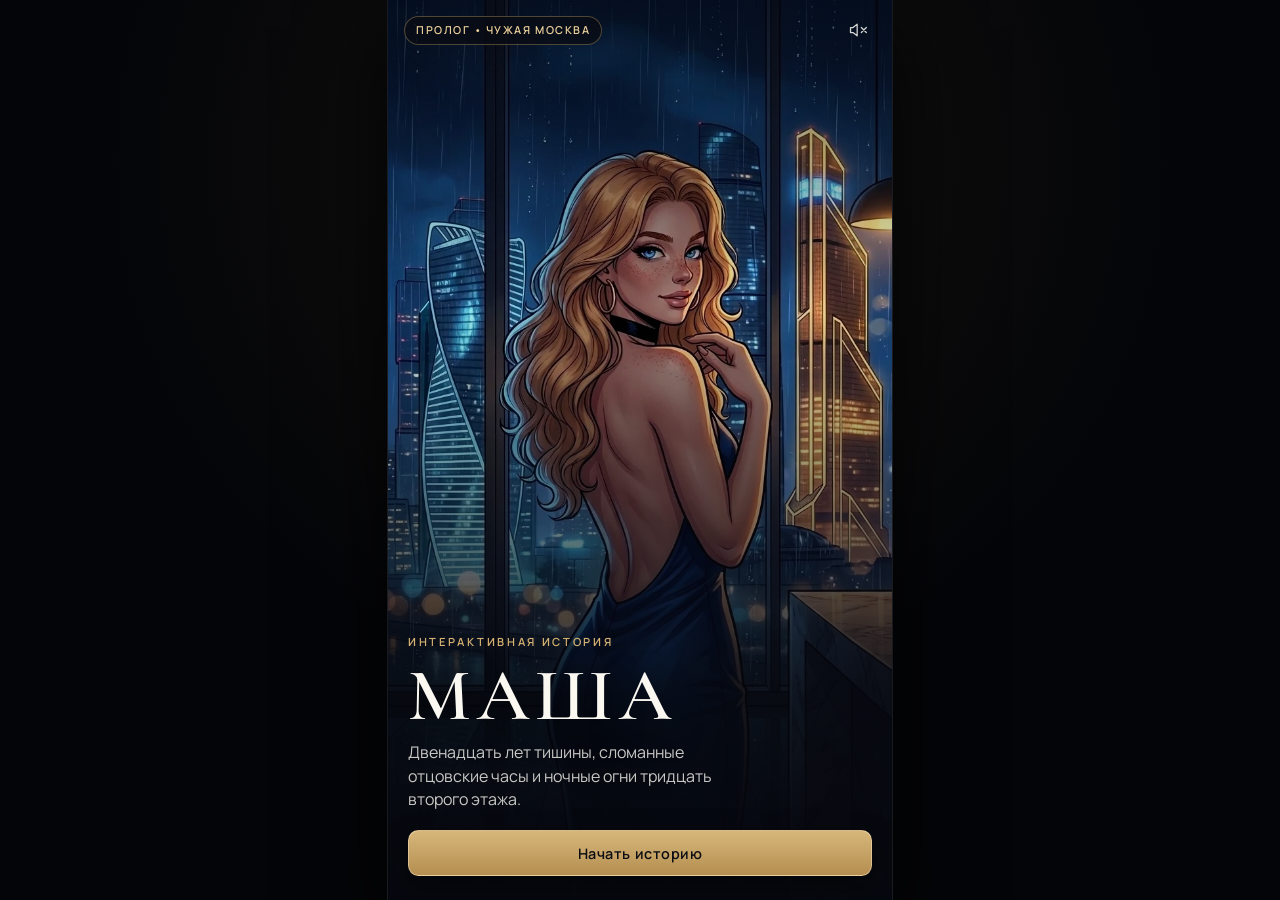
==== index.html @ a3c0b7eb "feat(vn): v3.1 script sync — zero narrator, Katya cross, Porsche night drive, clean natural dialogue" ====
<!DOCTYPE html>
<html lang="ru">
<head>
  <meta charset="UTF-8" />
  <meta name="viewport" content="width=device-width, initial-scale=1.0, viewport-fit=cover" />
  <meta name="color-scheme" content="dark" />
  <meta name="theme-color" content="#08090e" />
  <title>МАША — Визуальная новелла</title>
  <link rel="preconnect" href="https://fonts.googleapis.com" />
  <link rel="preconnect" href="https://fonts.gstatic.com" crossorigin />
  <link
    href="https://fonts.googleapis.com/css2?family=Cormorant+Garamond:ital,wght@0,600;0,700;1,600&family=Manrope:wght@400;500;600;700&display=swap"
    rel="stylesheet"
  />
  <script src="https://telegram.org/js/telegram-web-app.js"></script>
  <link rel="stylesheet" href="./styles.css?v=3.1" />
</head>
<body>
  <div id="appRoot" class="app-shell">
    <!-- ==================== ТИТУЛЬНЫЙ ЭКРАН ==================== -->
    <section id="titleScreen" class="screen title-screen active" aria-label="Главное меню">
      <div class="title-media-wrap">
        <img
          id="titleCoverImg"
          class="title-cover-img"
          src="./assets/v2/title_cover_v2.webp"
          alt="Маша — вечерняя Москва"
          width="720"
          height="1280"
          fetchpriority="high"
          decoding="async"
        />
        <div class="title-vignette" aria-hidden="true"></div>
      </div>

      <div class="title-top-bar">
        <span class="title-chapter-pill">ПРОЛОГ • ЧУЖАЯ МОСКВА</span>
        <button
          id="titleSoundBtn"
          class="hud-icon-btn"
          type="button"
          aria-label="Включить звук"
          aria-pressed="false"
          title="Звук"
        >
          <svg class="icon-svg icon-sound-off" viewBox="0 0 24 24" aria-hidden="true">
            <path d="M11 5L6 9H3v6h3l5 4V5z" />
            <path d="M22 9l-6 6M16 9l6 6" />
          </svg>
          <svg class="icon-svg icon-sound-on" viewBox="0 0 24 24" aria-hidden="true">
            <path d="M11 5L6 9H3v6h3l5 4V5z" />
            <path d="M15.54 8.46a5 5 0 0 1 0 7.07" />
            <path d="M19.07 4.93a10 10 0 0 1 0 14.14" />
          </svg>
        </button>
      </div>

      <div class="title-content">
        <p class="title-eyebrow">ИНТЕРАКТИВНАЯ ИСТОРИЯ</p>
        <h1 class="title-logo">МАША</h1>
        <p class="title-tagline">
          Двенадцать лет тишины, сломанные отцовские часы и ночные огни тридцать второго этажа.
        </p>

        <div class="title-actions">
          <button id="btnContinue" class="btn-luxury btn-primary" type="button" hidden>
            <span>Продолжить</span>
            <small id="continueMeta" class="btn-submeta"></small>
          </button>
          <button id="btnNewGame" class="btn-luxury btn-primary" type="button">
            <span>Начать историю</span>
          </button>
          <button id="btnResetTitle" class="btn-ghost-minimal" type="button" hidden>
            Сбросить прогресс
          </button>
        </div>
      </div>
    </section>

    <!-- ==================== ИГРОВОЙ ЭКРАН 9:16 ==================== -->
    <main id="gameScreen" class="screen game-screen" aria-label="Сцена новеллы">
      <!-- Минималистичный 1-рядный верхний HUD (< 12% высоты вьюпорта) -->
      <header id="hudBar" class="hud-bar">
        <div class="hud-location" id="hudLocationWrap">
          <span class="hud-loc-dot" aria-hidden="true"></span>
          <span id="hudLocationBadge" class="hud-loc-text">ПРОХОДНАЯ • 08:45</span>
        </div>

        <div class="hud-controls" role="toolbar" aria-label="Управление сценой">
          <button
            id="btnMcPhone"
            class="hud-icon-btn"
            type="button"
            aria-label="Смартфон героя (шкалы, чаты, улики)"
            title="Смартфон"
          >
            <svg class="icon-svg" viewBox="0 0 24 24" aria-hidden="true">
              <rect x="6" y="2.5" width="12" height="19" rx="2.5" />
              <path d="M10 5.5h4" />
              <circle cx="12" cy="18.5" r="0.8" fill="currentColor" stroke="none" />
            </svg>
            <span id="phoneUnreadDot" class="hud-unread-dot" hidden aria-hidden="true"></span>
          </button>

          <button
            id="btnSound"
            class="hud-icon-btn"
            type="button"
            aria-label="Включить звук"
            aria-pressed="false"
            title="Звук"
          >
            <svg class="icon-svg icon-sound-off" viewBox="0 0 24 24" aria-hidden="true">
              <path d="M11 5L6 9H3v6h3l5 4V5z" />
              <path d="M22 9l-6 6M16 9l6 6" />
            </svg>
            <svg class="icon-svg icon-sound-on" viewBox="0 0 24 24" aria-hidden="true">
              <path d="M11 5L6 9H3v6h3l5 4V5z" />
              <path d="M15.54 8.46a5 5 0 0 1 0 7.07" />
              <path d="M19.07 4.93a10 10 0 0 1 0 14.14" />
            </svg>
          </button>

          <button
            id="btnMotion"
            class="hud-icon-btn"
            type="button"
            data-motion-paused="false"
            aria-label="Приостановить анимацию кадра"
            title="Анимация кадра"
          >
            <svg class="icon-svg icon-motion-pause" viewBox="0 0 24 24" aria-hidden="true">
              <rect x="7" y="5" width="3.5" height="14" rx="1" />
              <rect x="13.5" y="5" width="3.5" height="14" rx="1" />
            </svg>
            <svg class="icon-svg icon-motion-play" viewBox="0 0 24 24" aria-hidden="true">
              <path d="M8 5.5v13l10-6.5-10-6.5z" />
            </svg>
          </button>

          <button
            id="btnCleanFrame"
            class="hud-icon-btn"
            type="button"
            aria-label="Чистый кадр (скрыть интерфейс)"
            aria-pressed="false"
            title="Чистый кадр"
          >
            <svg class="icon-svg" viewBox="0 0 24 24" aria-hidden="true">
              <path d="M2 12s3.6-6.5 10-6.5S22 12 22 12s-3.6 6.5-10 6.5S2 12 2 12z" />
              <circle cx="12" cy="12" r="2.8" />
            </svg>
          </button>

          <button
            id="btnMenu"
            class="hud-icon-btn"
            type="button"
            aria-label="Меню и история реплик"
            title="Меню"
          >
            <svg class="icon-svg" viewBox="0 0 24 24" aria-hidden="true">
              <path d="M4 7h16M4 12h16M4 17h11" />
            </svg>
          </button>
        </div>
      </header>

      <!-- 4-слойная сцена + процедурный 60fps Canvas -->
      <div id="stageViewport" class="stage-viewport">
        <!-- Слой 1: Двойной буфер фонов и CG -->
        <img
          id="stageBgBack"
          class="stage-bg stage-bg-back"
          src="./assets/v2/bg_orphanage_gates.webp"
          alt=""
          width="720"
          height="1280"
          fetchpriority="low"
          decoding="async"
        />
        <img
          id="stageBg"
          class="stage-bg stage-bg-front"
          src="./assets/v2/bg_orphanage_gates.webp"
          alt="Иллюстрация сцены"
          width="720"
          height="1280"
          fetchpriority="high"
          decoding="async"
        />

        <!-- Кинематографичный видеослой Kling 2.5 (бесшовный loop 9:16 поверх статичного кадра) -->
        <video
          id="stageVideo"
          class="stage-video"
          muted
          loop
          playsinline
          preload="metadata"
          poster="./assets/v2/bg_orphanage_gates.webp"
          width="720"
          height="1280"
          hidden
          aria-hidden="true"
        ></video>

        <div id="stagePlaceholder" class="stage-placeholder" hidden>
          <span class="stage-placeholder-tag">СЦЕНА</span>
          <p id="stagePlaceholderLabel" class="stage-placeholder-text"></p>
        </div>

        <!-- Слой 2: Интерактивно исчезающие предметы в песочнице Intro_4 -->
        <div id="roomPropsLayer" class="room-props-layer" hidden aria-hidden="true"></div>

        <!-- Слой 3: Спрайт персонажа (кофейня / прихожая) -->
        <div id="spriteLayer" class="sprite-layer" aria-hidden="true">
          <img
            id="stageSprite"
            class="stage-sprite"
            src=""
            alt=""
            width="720"
            height="1280"
            fetchpriority="low"
            decoding="async"
            hidden
          />
        </div>

        <!-- Слой 4: 60fps Canvas атмосферных шейдеров -->
        <canvas id="fxCanvas" class="fx-canvas" aria-hidden="true"></canvas>

        <!-- Крупный план улики / предмета поверх кадра -->
        <figure id="propCardOverlay" class="prop-card-overlay" hidden>
          <div class="prop-card-frame">
            <img
              id="propCardImg"
              class="prop-card-img"
              src=""
              alt="Деталь сцены"
              width="640"
              height="640"
              fetchpriority="low"
              decoding="async"
            />
          </div>
        </figure>

        <!-- Входящее сообщение Кати на экране сцены (Intro_6) -->
        <aside id="incomingMsgOverlay" class="incoming-msg-card" hidden aria-label="Входящее сообщение">
          <div class="incoming-msg-head">
            <span class="incoming-msg-badge">ВХОДЯЩЕЕ СООБЩЕНИЕ</span>
            <span id="incomingMsgMeta" class="incoming-msg-meta"></span>
          </div>
          <p id="incomingMsgSender" class="incoming-msg-sender"></p>
          <p id="incomingMsgBody" class="incoming-msg-body"></p>
          <div class="incoming-msg-attachments">
            <span class="attachment-chip">
              <svg class="icon-svg-sm" viewBox="0 0 24 24" aria-hidden="true">
                <rect x="3" y="5" width="18" height="14" rx="2" />
                <circle cx="8.5" cy="10" r="1.5" />
                <path d="M21 16l-5-5L7 19" />
              </svg>
              Опись №114/02
            </span>
            <span class="attachment-chip">
              <svg class="icon-svg-sm" viewBox="0 0 24 24" aria-hidden="true">
                <circle cx="12" cy="12" r="8.5" />
                <path d="M12 7.5V12l3 2" />
              </svg>
              Штамп: Часовое ателье • Арбат
            </span>
          </div>
        </aside>

        <!-- Ненавязчивый статус песочницы Intro_4 + синхронное время суток -->
        <div id="sandboxBanner" class="sandbox-banner" hidden>
          <div class="sandbox-banner-main">
            <span class="sandbox-banner-kicker">ОСМОТР АПАРТАМЕНТОВ</span>
            <span id="sandboxRoomTitle" class="sandbox-banner-title">Гостиная</span>
          </div>
          <div class="sandbox-banner-right">
            <div id="sandboxTimeSwitch" class="sandbox-time-switch" role="group" aria-label="Освещение пентхауса">
              <button type="button" class="time-pill-btn active" data-world-time="rain_evening" title="Вечерний ливень">🌧</button>
              <button type="button" class="time-pill-btn" data-world-time="night_clear" title="Глубокая ночь 01:42">🌙</button>
              <button type="button" class="time-pill-btn" data-world-time="dawn_mist" title="Рассвет">🌅</button>
              <button type="button" class="time-pill-btn" data-world-time="morning_sun" title="Солнечное утро">☀️</button>
            </div>
            <span id="sandboxGoalCounter" class="sandbox-banner-count">0 / 4</span>
          </div>
        </div>

        <!-- Хотспоты песочницы Intro_4 (вписанные подсвеченные объекты) -->
        <div id="hotspotLayer" class="hotspot-layer" hidden></div>

        <!-- Интерактивный расклад «Четыре Королевы» (Intro_5_awake) -->
        <section id="queensSpreadOverlay" class="queens-spread-overlay" hidden aria-label="Расклад на Четырёх Королев">
          <div class="queens-spread-header">
            <span id="queensSpreadKicker" class="queens-spread-kicker">НОЧНОЕ ГАДАНИЕ • 01:46</span>
            <h2 id="queensSpreadTitle" class="queens-spread-title">Расклад на Четырёх Королев</h2>
            <p id="queensSpreadHint" class="queens-spread-hint">Коснитесь колоды левой рукой, чтобы сдвинуть карты к сердцу</p>
          </div>
          <div id="queensCardsBoard" class="queens-cards-board"></div>
          <div class="queens-spread-footer">
            <button id="btnQueensAction" class="btn-luxury btn-primary queens-action-btn" type="button" hidden>
              Сыграть с Машей на честный ответ
            </button>
          </div>
        </section>

        <!-- Подсказка выхода из режима «Чистый кадр» -->
        <div id="cleanFrameHint" class="clean-frame-hint" hidden>
          Коснитесь экрана, чтобы вернуть интерфейс
        </div>

        <!-- Неблокирующая плашка финала Пролога (если окно итогов закрыто кликом мимо) -->
        <div id="epilogueBar" class="epilogue-bar" hidden>
          <div class="epilogue-bar-text">
            <span class="epilogue-kicker">ПРОЛОГ ЗАВЕРШЁН</span>
            <strong>Глава 1 «Утро на троих» — в разработке</strong>
          </div>
          <div class="epilogue-bar-actions">
            <button id="btnReopenEnding" class="btn-epilogue-chip" type="button">Итоги</button>
            <button id="btnEpilogueSandbox" class="btn-epilogue-chip" type="button">Пентхаус</button>
            <button id="btnEpilogueRestart" class="btn-epilogue-chip" type="button">Заново</button>
          </div>
        </div>
      </div>

      <!-- Нижний безрамочный кинематографичный слой реплик и выборов -->
      <section id="vnBottomPanel" class="vn-bottom-panel" aria-label="Диалог и выбор">
        <div id="choiceWrap" class="choice-wrap" hidden>
          <p id="choiceContextQuote" class="choice-context-quote" hidden></p>
          <div id="choicePanel" class="choice-panel" role="group" aria-label="Варианты действия"></div>
        </div>

        <div id="dialogueBox" class="dialogue-veil" tabindex="0" role="button" aria-label="Следующая реплика">
          <div id="speakerRow" class="speaker-row">
            <div id="speakerAvatarWrap" class="speaker-avatar-wrap" hidden aria-hidden="true">
              <div id="speakerAvatarSprite" class="speaker-avatar-sprite"></div>
              <span id="speakerAvatarFallback" class="speaker-avatar-monogram" hidden></span>
            </div>
            <div class="speaker-meta">
              <span id="speakerName" class="speaker-name"></span>
              <span id="speakerRoleTag" class="speaker-role-tag" hidden>Мысли</span>
            </div>
          </div>

          <p id="dialogueText" class="dialogue-text"></p>

          <div class="dialogue-footer" aria-hidden="true">
            <span class="dialogue-continue-line"></span>
            <svg class="dialogue-chevron" viewBox="0 0 24 24">
              <path d="M9 6l6 6-6 6" />
            </svg>
          </div>
        </div>
      </section>

      <!-- Нижняя навигация по 4 комнатам пентхауса (только в Intro_4) -->
      <nav id="roomNav" class="room-nav" aria-label="Комнаты пентхауса" hidden>
        <div id="roomTabs" class="room-tabs"></div>
        <button id="btnQuickSleep" class="room-sleep-btn" type="button">
          <svg class="icon-svg-sm" viewBox="0 0 24 24" aria-hidden="true">
            <path d="M20.5 14.5A8.5 8.5 0 0 1 9.5 3.5a8.5 8.5 0 1 0 11 11z" />
          </svg>
          <span>Лечь</span>
        </button>
      </nav>
    </main>
  </div>

  <!-- ==================== 1. МОДАЛКА ИМЕНИ ГЕРОЯ ==================== -->
  <dialog id="nameDialog" class="vn-dialog dialog-compact" closedby="any" aria-labelledby="nameDialogTitle">
    <div class="dialog-card">
      <div class="dialog-header">
        <div>
          <p class="dialog-kicker">ПРОЛОГ • НАЧАЛО ИСТОРИИ</p>
          <h2 id="nameDialogTitle" class="dialog-title">Имя главного героя</h2>
        </div>
        <button class="dialog-close-btn" type="button" data-close-dialog="nameDialog" aria-label="Закрыть окно">
          <svg class="icon-svg" viewBox="0 0 24 24" aria-hidden="true">
            <path d="M18 6L6 18M6 6l12 12" />
          </svg>
        </button>
      </div>

      <form id="nameForm" class="name-form">
        <p class="dialog-lead">
          Каноническое имя героя — <strong>Артём Соколов</strong>. Вы можете оставить его или вписать своё.
        </p>
        <label class="field-label" for="playerNameInput">Имя героя</label>
        <input
          id="playerNameInput"
          class="field-input"
          type="text"
          name="playerName"
          maxlength="20"
          autocomplete="given-name"
          value="Артём"
          placeholder="Артём"
          required
        />
        <div class="dialog-actions">
          <button class="btn-luxury btn-primary" type="submit">Войти в историю</button>
        </div>
      </form>
    </div>
  </dialog>

  <!-- ==================== 2. ОНБОРДИНГ ШКАЛ (BEING A DIK STYLE) ==================== -->
  <dialog
    id="scalesTutorialDialog"
    class="vn-dialog dialog-compact"
    closedby="any"
    aria-labelledby="scalesTutorialTitle"
  >
    <div class="dialog-card tutorial-card">
      <div class="dialog-header">
        <div>
          <p class="dialog-kicker">МЕХАНИКА ВЫБОРА</p>
          <h2 id="scalesTutorialTitle" class="dialog-title">Живой характер без подсказок</h2>
        </div>
        <button
          class="dialog-close-btn"
          type="button"
          data-close-dialog="scalesTutorialDialog"
          aria-label="Закрыть подсказку"
        >
          <svg class="icon-svg" viewBox="0 0 24 24" aria-hidden="true">
            <path d="M18 6L6 18M6 6l12 12" />
          </svg>
        </button>
      </div>

      <ul class="tutorial-points">
        <li>
          <span class="tutorial-bullet" aria-hidden="true">
            <svg class="icon-svg-sm" viewBox="0 0 24 24"><path d="M4 12h16M14 6l6 6-6 6" /></svg>
          </span>
          <div>
            <strong>Маятник «Ваниль — Альфа»</strong>
            <p>Бережная чуткость и уверенная мужская инициатива формируют тон ваших диалогов и сцен.</p>
          </div>
        </li>
        <li>
          <span class="tutorial-bullet" aria-hidden="true">
            <svg class="icon-svg-sm" viewBox="0 0 24 24">
              <path d="M12 3l2.7 5.5 6.1.9-4.4 4.3 1 6.1L12 17l-5.4 2.8 1-6.1-4.4-4.3 6.1-.9L12 3z" />
            </svg>
          </span>
          <div>
            <strong>Доверие и Риск</strong>
            <p>На кнопках нет спойлеров. Уважение личных границ укрепляет Доверие Маши, а смелые импульсы повышают Риск.</p>
          </div>
        </li>
        <li>
          <span class="tutorial-bullet" aria-hidden="true">
            <svg class="icon-svg-sm" viewBox="0 0 24 24">
              <rect x="6" y="2.5" width="12" height="19" rx="2.5" />
              <path d="M10 5.5h4" />
            </svg>
          </span>
          <div>
            <strong>Всё внутри смартфона</strong>
            <p>Текущие шкалы, звёзды близости, сообщения и зацепки по делу отца всегда доступны по иконке смартфона сверху.</p>
          </div>
        </li>
      </ul>

      <div class="dialog-actions">
        <button
          id="btnCloseTutorial"
          class="btn-luxury btn-primary"
          type="button"
          data-close-dialog="scalesTutorialDialog"
        >
          Понятно, продолжаем
        </button>
      </div>
    </div>
  </dialog>

  <!-- ==================== 3. СМАРТФОН АРТЁМА (ANDROID HUB) ==================== -->
  <dialog id="mcPhoneDialog" class="vn-dialog dialog-phone" closedby="any" aria-labelledby="mcPhoneTitle">
    <div class="phone-device phone-mc">
      <div class="phone-statusbar">
        <span id="mcPhoneClock" class="phone-clock">08:45</span>
        <span id="mcPhoneTitle" class="phone-device-label">СМАРТФОН АРТЁМА</span>
        <button
          class="phone-close-btn"
          type="button"
          data-close-dialog="mcPhoneDialog"
          aria-label="Убрать смартфон"
        >
          <svg class="icon-svg" viewBox="0 0 24 24" aria-hidden="true">
            <path d="M18 6L6 18M6 6l12 12" />
          </svg>
        </button>
      </div>

      <div class="phone-tabs" role="tablist" aria-label="Разделы смартфона">
        <button
          class="phone-tab active"
          type="button"
          role="tab"
          aria-selected="true"
          data-mc-tab="scales"
        >
          <svg class="icon-svg-sm" viewBox="0 0 24 24" aria-hidden="true">
            <path d="M12 3l2.7 5.5 6.1.9-4.4 4.3 1 6.1L12 17l-5.4 2.8 1-6.1-4.4-4.3 6.1-.9L12 3z" />
          </svg>
          <span>Шкалы</span>
        </button>
        <button
          class="phone-tab"
          type="button"
          role="tab"
          aria-selected="false"
          data-mc-tab="chats"
        >
          <svg class="icon-svg-sm" viewBox="0 0 24 24" aria-hidden="true">
            <path d="M21 11.5a8.4 8.4 0 0 1-9 8.4 8.7 8.7 0 0 1-3.8-.9L3 20.5l1.6-4.7a8.4 8.4 0 1 1 16.4-4.3z" />
          </svg>
          <span>Чаты</span>
        </button>
        <button
          class="phone-tab"
          type="button"
          role="tab"
          aria-selected="false"
          data-mc-tab="clues"
        >
          <svg class="icon-svg-sm" viewBox="0 0 24 24" aria-hidden="true">
            <circle cx="11" cy="11" r="7" />
            <path d="M20 20l-4.2-4.2" />
          </svg>
          <span>Улики</span>
        </button>
        <button
          class="phone-tab"
          type="button"
          role="tab"
          aria-selected="false"
          data-mc-tab="log"
        >
          <svg class="icon-svg-sm" viewBox="0 0 24 24" aria-hidden="true">
            <path d="M12 8v4l2.5 2.5" />
            <circle cx="12" cy="12" r="8.5" />
          </svg>
          <span>Отклики</span>
        </button>
      </div>

      <div id="mcPhoneBody" class="phone-body"></div>
    </div>
  </dialog>

  <!-- ==================== 4. ВТОРОЙ IPHONE МАШИ (PIN 1408 + 3 ЧАТА) ==================== -->
  <dialog
    id="mashaPhoneDialog"
    class="vn-dialog dialog-phone"
    closedby="any"
    aria-labelledby="mashaPhoneTitle"
  >
    <div class="phone-device phone-masha">
      <div class="phone-statusbar">
        <span class="phone-clock">22:36</span>
        <span class="phone-island" aria-hidden="true"></span>
        <button
          class="phone-close-btn"
          type="button"
          data-close-dialog="mashaPhoneDialog"
          aria-label="Положить iPhone Маши на тумбочку"
        >
          <svg class="icon-svg" viewBox="0 0 24 24" aria-hidden="true">
            <path d="M18 6L6 18M6 6l12 12" />
          </svg>
        </button>
      </div>

      <h2 id="mashaPhoneTitle" class="sr-only">Рабочий iPhone Маши</h2>

      <!-- Экран блокировки PIN -->
      <div id="mashaLockScreen" class="masha-lock-screen">
        <div class="masha-lock-top">
          <svg class="masha-lock-icon" viewBox="0 0 24 24" aria-hidden="true">
            <rect x="5" y="11" width="14" height="10" rx="2.5" />
            <path d="M8 11V7a4 4 0 0 1 8 0v4" />
          </svg>
          <p class="masha-lock-time">22:36</p>
          <p class="masha-lock-sub">Введите код-пароль (4 цифры)</p>
          <div id="mashaPinDots" class="pin-dots" aria-label="Введено цифр: 0 из 4">
            <span class="pin-dot"></span>
            <span class="pin-dot"></span>
            <span class="pin-dot"></span>
            <span class="pin-dot"></span>
          </div>
          <p id="mashaPinHint" class="masha-pin-hint"></p>
        </div>

        <div id="mashaPinPad" class="pin-keypad" role="group" aria-label="Цифровая клавиатура">
          <button class="pin-key" type="button" data-pin-digit="1">1</button>
          <button class="pin-key" type="button" data-pin-digit="2">2</button>
          <button class="pin-key" type="button" data-pin-digit="3">3</button>
          <button class="pin-key" type="button" data-pin-digit="4">4</button>
          <button class="pin-key" type="button" data-pin-digit="5">5</button>
          <button class="pin-key" type="button" data-pin-digit="6">6</button>
          <button class="pin-key" type="button" data-pin-digit="7">7</button>
          <button class="pin-key" type="button" data-pin-digit="8">8</button>
          <button class="pin-key" type="button" data-pin-digit="9">9</button>
          <button class="pin-key pin-key-aux" type="button" data-pin-action="clear" aria-label="Сбросить ввод">
            Сброс
          </button>
          <button class="pin-key" type="button" data-pin-digit="0">0</button>
          <button class="pin-key pin-key-aux" type="button" data-pin-action="back" aria-label="Удалить цифру">
            <svg class="icon-svg-sm" viewBox="0 0 24 24" aria-hidden="true">
              <path d="M21 6H8l-6 6 6 6h13a1 1 0 0 0 1-1V7a1 1 0 0 0-1-1z" />
              <path d="M16 10l-4 4M12 10l4 4" />
            </svg>
          </button>
        </div>
      </div>

      <!-- Разблокированный мессенджер Маши -->
      <div id="mashaUnlockedScreen" class="masha-unlocked-screen" hidden>
        <div class="masha-app-header">
          <button id="btnMashaChatBack" class="masha-back-btn" type="button" hidden>
            <svg class="icon-svg-sm" viewBox="0 0 24 24" aria-hidden="true">
              <path d="M15 18l-6-6 6-6" />
            </svg>
            <span>Диалоги</span>
          </button>
          <span id="mashaHeaderTitle" class="masha-app-title">Личные и рабочие чаты</span>
        </div>
        <div id="mashaMessengerBody" class="phone-body"></div>
      </div>
    </div>
  </dialog>

  <!-- ==================== 5. ДЕТАЛЬНЫЙ ПРОСМОТР УЛИКИ / ПРЕДМЕТА ==================== -->
  <dialog id="clueDetailDialog" class="vn-dialog dialog-compact" closedby="any" aria-labelledby="clueDetailTitle">
    <div class="dialog-card">
      <div class="dialog-header">
        <div>
          <p id="clueDetailTag" class="dialog-kicker">ЗАЦЕПКА</p>
          <h2 id="clueDetailTitle" class="dialog-title"></h2>
        </div>
        <button
          class="dialog-close-btn"
          type="button"
          data-close-dialog="clueDetailDialog"
          aria-label="Закрыть карточку улики"
        >
          <svg class="icon-svg" viewBox="0 0 24 24" aria-hidden="true">
            <path d="M18 6L6 18M6 6l12 12" />
          </svg>
        </button>
      </div>

      <div id="clueDetailImageWrap" class="clue-detail-img-wrap" hidden>
        <img
          id="clueDetailImg"
          class="clue-detail-img"
          src=""
          alt=""
          width="640"
          height="640"
          fetchpriority="low"
          decoding="async"
        />
      </div>

      <p id="clueDetailSummary" class="clue-detail-summary"></p>
      <p id="clueDetailNote" class="clue-detail-note"></p>
    </div>
  </dialog>

  <!-- ==================== 6. ПОДТВЕРЖДЕНИЕ НОЧЁВКИ НА ДИВАНЕ ==================== -->
  <dialog
    id="confirmSleepDialog"
    class="vn-dialog dialog-compact"
    closedby="any"
    aria-labelledby="confirmSleepTitle"
  >
    <div class="dialog-card">
      <div class="dialog-header">
        <div>
          <p class="dialog-kicker">ГОСТИНАЯ • 32 ЭТАЖ</p>
          <h2 id="confirmSleepTitle" class="dialog-title">Погасить свет и лечь на диван?</h2>
        </div>
        <button
          class="dialog-close-btn"
          type="button"
          data-close-dialog="confirmSleepDialog"
          aria-label="Остаться в режиме осмотра"
        >
          <svg class="icon-svg" viewBox="0 0 24 24" aria-hidden="true">
            <path d="M18 6L6 18M6 6l12 12" />
          </svg>
        </button>
      </div>

      <p id="confirmSleepSummary" class="dialog-lead"></p>

      <div class="dialog-actions dialog-actions-dual">
        <button
          class="btn-luxury btn-secondary"
          type="button"
          data-close-dialog="confirmSleepDialog"
        >
          Ещё осмотреться
        </button>
        <button id="btnConfirmSleepNow" class="btn-luxury btn-primary" type="button">
          Лечь и ждать Машу
        </button>
      </div>
    </div>
  </dialog>

  <!-- ==================== 7. СИСТЕМНОЕ МЕНЮ И ИСТОРИЯ РЕПЛИК ==================== -->
  <dialog id="systemMenuDialog" class="vn-dialog dialog-phone" closedby="any" aria-labelledby="systemMenuTitle">
    <div class="dialog-card system-menu-card">
      <div class="dialog-header">
        <div>
          <p class="dialog-kicker">ПАУЗА И ЖУРНАЛ</p>
          <h2 id="systemMenuTitle" class="dialog-title">Меню сцены</h2>
        </div>
        <button
          class="dialog-close-btn"
          type="button"
          data-close-dialog="systemMenuDialog"
          aria-label="Закрыть меню"
        >
          <svg class="icon-svg" viewBox="0 0 24 24" aria-hidden="true">
            <path d="M18 6L6 18M6 6l12 12" />
          </svg>
        </button>
      </div>

      <div class="phone-tabs" role="tablist" aria-label="Разделы меню">
        <button
          class="phone-tab active"
          type="button"
          role="tab"
          aria-selected="true"
          data-menu-tab="history"
        >
          <span>История реплик</span>
        </button>
        <button
          class="phone-tab"
          type="button"
          role="tab"
          aria-selected="false"
          data-menu-tab="settings"
        >
          <span>Настройки</span>
        </button>
      </div>

      <div id="menuHistoryPane" class="menu-pane">
        <div id="backlogList" class="backlog-list"></div>
      </div>

      <div id="menuSettingsPane" class="menu-pane" hidden>
        <div class="settings-group">
          <div class="setting-row">
            <div>
              <strong>Атмосферный звук</strong>
              <p>Процедурный дождь, город и тактильные отклики</p>
            </div>
            <button id="btnMenuSoundToggle" class="btn-chip-toggle" type="button">Выключен</button>
          </div>

          <div class="setting-row">
            <div>
              <strong>Подача текста</strong>
              <p>Плавная печать строк или мгновенный вывод</p>
            </div>
            <button id="btnTextSpeedToggle" class="btn-chip-toggle" type="button">Плавная</button>
          </div>

          <div class="setting-row">
            <div>
              <strong>Живая анимация сцен</strong>
              <p>Видео-лупы Kling 2.5, дождь и движение камеры</p>
            </div>
            <button id="btnMenuMotionToggle" class="btn-chip-toggle" type="button">Активна</button>
          </div>
        </div>

        <div class="settings-divider"></div>

        <div class="settings-actions">
          <a class="btn-luxury btn-secondary" href="./penthouse-3d.html" style="text-decoration:none;text-align:center;">
            📐 Открыть 3D-макет пентхауса
          </a>
          <button id="btnReturnTitle" class="btn-luxury btn-secondary" type="button">
            Выйти на титульный экран
          </button>
          <button id="btnResetProgressMenu" class="btn-danger-outline" type="button">
            Сбросить сохранение и начать с нуля
          </button>
        </div>
      </div>
    </div>
  </dialog>

  <!-- ==================== 8. ИТОГИ ПРОЛОГА ==================== -->
  <dialog id="endingDialog" class="vn-dialog dialog-phone" closedby="any" aria-labelledby="endingDialogTitle">
    <div class="dialog-card ending-card">
      <div class="dialog-header">
        <div>
          <p class="dialog-kicker">КОНЕЦ ПРОЛОГА • ВПЕРЕДИ ГЛАВА 1</p>
          <h2 id="endingDialogTitle" class="dialog-title">Точка невозврата</h2>
        </div>
        <button
          class="dialog-close-btn"
          type="button"
          data-close-dialog="endingDialog"
          aria-label="Свернуть окно итогов"
        >
          <svg class="icon-svg" viewBox="0 0 24 24" aria-hidden="true">
            <path d="M18 6L6 18M6 6l12 12" />
          </svg>
        </button>
      </div>

      <div id="endingSummaryBody" class="ending-summary-body"></div>

      <div class="dialog-actions ending-actions">
        <button id="btnEndingOpenPhone" class="btn-luxury btn-secondary" type="button">
          Открыть смартфон героя
        </button>
        <button id="btnEndingReplaySandbox" class="btn-luxury btn-secondary" type="button">
          Осмотреть пентхаус (Intro_4)
        </button>
        <button id="btnEndingRestart" class="btn-luxury btn-primary" type="button">
          Пройти Пролог заново
        </button>
      </div>
    </div>
  </dialog>

  <!-- ==================== POPOVER TOAST REGION + LIVE FALLBACK ==================== -->
  <div id="toastRegion" class="toast-region" role="region" aria-label="Уведомления"></div>
  <p class="sr-only">Системные отклики выбора</p>
  <div id="srAnnouncer" class="sr-only" aria-live="assertive" aria-atomic="true"></div>

  <script type="module" src="./src/app.js?v=3.1"></script>
</body>
</html>
---- styles.css ----
:root {
  --bg-deep: #07080d;
  --bg-obsidian: rgba(10, 12, 18, 0.72);
  --bg-obsidian-strong: rgba(11, 14, 22, 0.9);
  --bg-elevated: #121622;
  --bg-elevated-soft: #181d2c;

  --gold: #d6b272;
  --gold-bright: #ebd09b;
  --gold-soft: rgba(214, 178, 114, 0.18);
  --gold-line: rgba(214, 178, 114, 0.34);

  --text-main: #f3f1ec;
  --text-muted: #a6adbf;
  --text-dim: #737b90;

  --accent-vanilla: #8ab4f8;
  --accent-alpha: #e09f5a;
  --accent-loyalty: #6fd0a8;
  --accent-risk: #df6d75;

  --line-subtle: rgba(255, 255, 255, 0.1);
  --line-strong: rgba(255, 255, 255, 0.18);

  --font-display: "Cormorant Garamond", Georgia, "Times New Roman", serif;
  --font-sans: "Manrope", -apple-system, BlinkMacSystemFont, "Segoe UI", Roboto, sans-serif;

  --safe-top: calc(
    var(--tg-safe-area-inset-top, env(safe-area-inset-top, 0px)) +
      var(--tg-content-safe-area-inset-top, 0px)
  );
  --safe-bottom: calc(
    var(--tg-safe-area-inset-bottom, env(safe-area-inset-bottom, 0px)) +
      var(--tg-content-safe-area-inset-bottom, 0px)
  );
  --safe-left: env(safe-area-inset-left, 0px);
  --safe-right: env(safe-area-inset-right, 0px);
}

*,
*::before,
*::after {
  box-sizing: border-box;
}

[hidden] {
  display: none !important;
}

html,
body {
  margin: 0;
  padding: 0;
  width: 100%;
  height: 100dvh;
  overflow: hidden;
  background-color: #040508;
  color: var(--text-main);
  font-family: var(--font-sans);
  font-size: 16px;
  line-height: 1.48;
  overflow-wrap: anywhere;
  -webkit-font-smoothing: antialiased;
  -webkit-tap-highlight-color: transparent;
  user-select: none;
}

h1,
h2,
h3,
.title-logo,
.dialog-title {
  margin: 0;
  text-wrap: balance;
}

p,
li {
  margin: 0;
  text-wrap: pretty;
}

button,
input {
  font: inherit;
  color: inherit;
}

button {
  cursor: pointer;
  background: none;
  border: none;
  padding: 0;
}

button:focus-visible,
input:focus-visible,
.dialogue-veil:focus-visible {
  outline: 2px solid var(--gold);
  outline-offset: 2px;
}

.sr-only {
  position: absolute;
  width: 1px;
  height: 1px;
  padding: 0;
  margin: -1px;
  overflow: hidden;
  clip: rect(0, 0, 0, 0);
  white-space: nowrap;
  border: 0;
}

/* ==================== ВЕКТОРНЫЕ ИКОНКИ (1.5PX STROKE) ==================== */
.icon-svg,
.icon-svg-sm,
.dialogue-chevron,
.masha-lock-icon {
  fill: none;
  stroke: currentColor;
  stroke-width: 1.5;
  stroke-linecap: round;
  stroke-linejoin: round;
  flex-shrink: 0;
}

.icon-svg {
  width: 1.25rem;
  height: 1.25rem;
}

.icon-svg-sm {
  width: 1.05rem;
  height: 1.05rem;
}

.hud-icon-btn[aria-pressed="false"] .icon-sound-on {
  display: none;
}

.hud-icon-btn[aria-pressed="true"] .icon-sound-off {
  display: none;
}

.hud-icon-btn[data-motion-paused="false"] .icon-motion-play {
  display: none;
}

.hud-icon-btn[data-motion-paused="true"] .icon-motion-pause {
  display: none;
}

.hud-icon-btn[data-motion-paused="true"] {
  background: rgba(214, 178, 114, 0.16);
  color: var(--gold-bright);
}

/* ==================== ОБОЛОЧКА КАДРА 9:16 ==================== */
.app-shell {
  position: relative;
  width: 100%;
  height: 100dvh;
  margin-inline: auto;
  background: var(--bg-deep);
  overflow: hidden;
  container-type: inline-size;
  container-name: stage;
}

@media (min-width: 560px) {
  body {
    display: grid;
    place-items: center;
    background:
      radial-gradient(circle at 50% 18%, rgba(214, 178, 114, 0.08), transparent 55%),
      #040508;
  }

  .app-shell {
    height: min(100dvh, 960px);
    width: auto;
    aspect-ratio: 9 / 16;
    max-width: 100dvw;
    border-inline: 1px solid rgba(255, 255, 255, 0.08);
    box-shadow: 0 28px 80px rgba(0, 0, 0, 0.82);
  }
}

.screen {
  position: absolute;
  inset: 0;
  display: none;
  flex-direction: column;
}

.screen.active {
  display: flex;
}

/* ==================== ТИТУЛЬНЫЙ ЭКРАН ==================== */
.title-screen {
  justify-content: space-between;
  background: #06080d;
}

.title-media-wrap {
  position: absolute;
  inset: 0;
  z-index: 0;
  overflow: hidden;
}

.title-cover-img {
  width: 100%;
  height: 100%;
  aspect-ratio: 9 / 16;
  object-fit: cover;
  object-position: center 22%;
  filter: saturate(1.03) contrast(1.04);
}

@media (prefers-reduced-motion: no-preference) {
  .title-cover-img {
    animation: subtleKenBurns 22s ease-in-out infinite alternate;
  }
}

.title-vignette {
  position: absolute;
  inset: 0;
  background:
    linear-gradient(180deg, rgba(6, 8, 14, 0.56) 0%, rgba(6, 8, 14, 0.08) 34%, rgba(6, 8, 14, 0.84) 76%, rgba(6, 8, 14, 0.98) 100%),
    radial-gradient(circle at 50% 35%, transparent 40%, rgba(5, 7, 12, 0.52) 100%);
}

.title-top-bar {
  position: relative;
  z-index: 2;
  display: flex;
  align-items: center;
  justify-content: space-between;
  gap: 0.75rem;
  padding: calc(var(--safe-top) + 0.75rem) calc(var(--safe-right) + 1rem) 0.5rem calc(var(--safe-left) + 1rem);
}

.title-chapter-pill {
  display: inline-flex;
  align-items: center;
  padding: 0.32rem 0.7rem;
  border-radius: 999px;
  font-size: 0.68rem;
  font-weight: 600;
  letter-spacing: 0.14em;
  text-transform: uppercase;
  color: var(--gold-bright);
  background: rgba(10, 12, 18, 0.66);
  border: 1px solid var(--gold-line);
  backdrop-filter: blur(14px);
  -webkit-backdrop-filter: blur(14px);
}

.title-content {
  position: relative;
  z-index: 2;
  display: flex;
  flex-direction: column;
  gap: 0.65rem;
  padding: 1.5rem calc(var(--safe-right) + 1.25rem) calc(var(--safe-bottom) + 1.5rem) calc(var(--safe-left) + 1.25rem);
}

.title-eyebrow {
  font-size: 0.7rem;
  font-weight: 600;
  letter-spacing: 0.24em;
  text-transform: uppercase;
  color: var(--gold);
}

.title-logo {
  font-family: var(--font-display);
  font-weight: 600;
  font-size: clamp(2.8rem, 2.1rem + 4vw, 4.6rem);
  line-height: 0.94;
  letter-spacing: 0.08em;
  color: #fbf8f1;
  text-shadow: 0 10px 34px rgba(0, 0, 0, 0.7);
}

.title-tagline {
  max-width: 34ch;
  font-size: clamp(0.88rem, 0.82rem + 0.3vw, 1rem);
  color: rgba(243, 241, 236, 0.82);
  margin-bottom: 0.5rem;
}

.title-actions {
  display: flex;
  flex-direction: column;
  gap: 0.55rem;
}

/* ==================== АВТОРСКИЕ КНОПКИ ==================== */
.btn-luxury {
  position: relative;
  display: flex;
  flex-direction: column;
  align-items: center;
  justify-content: center;
  min-height: 2.85rem;
  padding: 0.7rem 1.15rem;
  border-radius: 0.65rem;
  font-size: 0.9rem;
  font-weight: 600;
  letter-spacing: 0.04em;
  transition: background-color 0.2s ease, border-color 0.2s ease, color 0.2s ease;
}

.btn-primary {
  background: linear-gradient(180deg, rgba(224, 190, 128, 0.96), rgba(188, 148, 84, 0.96));
  color: #0b0d13;
  border: 1px solid rgba(255, 238, 204, 0.45);
  box-shadow: 0 10px 28px rgba(0, 0, 0, 0.42);
}

.btn-primary:hover {
  background: linear-gradient(180deg, rgba(235, 205, 148, 1), rgba(201, 160, 94, 1));
}

.btn-secondary {
  background: rgba(18, 22, 34, 0.85);
  color: var(--text-main);
  border: 1px solid var(--line-strong);
}

.btn-secondary:hover {
  border-color: var(--gold-line);
  background: rgba(24, 30, 45, 0.94);
}

.btn-submeta {
  font-size: 0.72rem;
  font-weight: 500;
  opacity: 0.78;
  margin-top: 0.1rem;
}

.btn-ghost-minimal {
  align-self: center;
  min-height: 2.25rem;
  padding: 0.35rem 0.85rem;
  font-size: 0.78rem;
  letter-spacing: 0.04em;
  color: var(--text-muted);
  text-decoration: underline;
  text-underline-offset: 4px;
  text-decoration-color: rgba(255, 255, 255, 0.22);
}

.btn-ghost-minimal:hover {
  color: var(--text-main);
}

/* ==================== ВЕРХНИЙ HUD (< 12% VIEWPORT HEIGHT) ==================== */
.hud-bar {
  position: absolute;
  top: 0;
  left: 0;
  right: 0;
  z-index: 30;
  display: flex;
  align-items: center;
  justify-content: space-between;
  gap: 0.5rem;
  max-height: 11.5dvh;
  padding: calc(var(--safe-top) + 0.45rem) calc(var(--safe-right) + 0.65rem) 0.45rem calc(var(--safe-left) + 0.75rem);
  background: linear-gradient(180deg, rgba(7, 9, 15, 0.78) 0%, rgba(7, 9, 15, 0.38) 72%, transparent 100%);
  transition: opacity 0.26s ease;
}

.hud-location {
  display: inline-flex;
  align-items: center;
  gap: 0.45rem;
  min-width: 0;
  padding: 0.34rem 0.68rem;
  border-radius: 999px;
  background: var(--bg-obsidian);
  border: 1px solid rgba(255, 255, 255, 0.1);
  backdrop-filter: blur(16px);
  -webkit-backdrop-filter: blur(16px);
}

.hud-loc-dot {
  width: 0.38rem;
  height: 0.38rem;
  border-radius: 50%;
  background: var(--gold);
  box-shadow: 0 0 8px rgba(214, 178, 114, 0.7);
  flex-shrink: 0;
}

.hud-loc-text {
  font-size: 0.68rem;
  font-weight: 600;
  letter-spacing: 0.1em;
  text-transform: uppercase;
  color: rgba(243, 241, 236, 0.92);
  white-space: nowrap;
  overflow: hidden;
  text-overflow: ellipsis;
}

.hud-controls {
  display: inline-flex;
  align-items: center;
  gap: 0.25rem;
  padding: 0.16rem;
  border-radius: 999px;
  background: var(--bg-obsidian);
  border: 1px solid rgba(255, 255, 255, 0.1);
  backdrop-filter: blur(16px);
  -webkit-backdrop-filter: blur(16px);
}

.hud-icon-btn {
  position: relative;
  display: inline-grid;
  place-items: center;
  width: 2.3rem;
  height: 2.3rem;
  border-radius: 999px;
  color: rgba(243, 241, 236, 0.88);
  transition: background-color 0.18s ease, color 0.18s ease;
}

.hud-icon-btn:hover,
.hud-icon-btn[aria-pressed="true"] {
  background: rgba(214, 178, 114, 0.16);
  color: var(--gold-bright);
}

/* На сенсорных экранах строго >= 44x44 CSS px (WCAG 2.5.5) */
@media (pointer: coarse) {
  .hud-icon-btn {
    min-width: 44px;
    min-height: 44px;
  }

  .hud-controls {
    gap: 0.1rem;
    padding: 0.1rem;
  }
}

.hud-unread-dot {
  position: absolute;
  top: 0.42rem;
  right: 0.42rem;
  width: 0.48rem;
  height: 0.48rem;
  border-radius: 50%;
  background: var(--gold);
  box-shadow: 0 0 0 2px #0b0d14, 0 0 10px rgba(214, 178, 114, 0.9);
}

/* ==================== 4-СЛОЙНАЯ СЦЕНА 9:16 ==================== */
.stage-viewport {
  position: relative;
  flex: 1 1 auto;
  width: 100%;
  height: 100%;
  overflow: hidden;
  background: #07090f;
}

.stage-bg {
  position: absolute;
  inset: 0;
  width: 100%;
  height: 100%;
  aspect-ratio: 9 / 16;
  object-fit: cover;
  object-position: center 20%;
}

.stage-bg-back {
  z-index: 1;
}

.stage-bg-front {
  z-index: 2;
  transition: opacity 0.48s ease, filter 0.48s ease;
}

.stage-bg-front.is-fading-in {
  opacity: 0;
}

.stage-bg.cam-sepia {
  filter: sepia(0.52) saturate(0.75) contrast(1.06) brightness(0.88);
}

.stage-bg.cam-dim {
  filter: brightness(0.62) contrast(1.05);
}

@media (prefers-reduced-motion: no-preference) {
  .stage-bg.cam-zoom-slow {
    animation: subtleKenBurns 18s ease-out forwards;
  }

  .stage-bg.cam-pan-up-reveal {
    animation: panUpReveal 9s cubic-bezier(0.22, 1, 0.36, 1) forwards;
  }

  .stage-viewport.fx-shake {
    animation: stageShake 0.42s ease-in-out;
  }
}

.app-shell.motion-paused .title-cover-img,
.app-shell.motion-paused .stage-bg {
  animation-play-state: paused !important;
}

/* Кинематографичный видеослой Kling 2.5 поверх фонового кадра */
.stage-video {
  position: absolute;
  inset: 0;
  z-index: 3;
  width: 100%;
  height: 100%;
  aspect-ratio: 9 / 16;
  object-fit: cover;
  object-position: center 20%;
  pointer-events: none;
  opacity: 0;
  transition: opacity 0.4s ease;
}

.stage-video.is-ready {
  opacity: 1;
}

.stage-placeholder {
  position: absolute;
  inset: 0;
  z-index: 3;
  display: flex;
  flex-direction: column;
  align-items: center;
  justify-content: center;
  padding: 2rem;
  text-align: center;
  background: radial-gradient(circle at 50% 35%, #161b29, #080a10);
}

.stage-placeholder-tag {
  font-size: 0.7rem;
  letter-spacing: 0.2em;
  color: var(--gold);
  margin-bottom: 0.4rem;
}

.stage-placeholder-text {
  font-family: var(--font-display);
  font-size: 1.35rem;
  color: var(--text-muted);
}

/* Слой 2: Интерактивно исчезающие предметы в песочнице */
.room-props-layer {
  position: absolute;
  inset: 0;
  z-index: 4;
  pointer-events: none;
}

.room-prop-marker {
  position: absolute;
  transform: translate(-50%, -50%);
  display: inline-flex;
  flex-direction: column;
  align-items: center;
  gap: 0.25rem;
  transition: opacity 0.42s ease, transform 0.42s ease;
}

.room-prop-cutout {
  width: clamp(64px, 21cqi, 96px);
  height: auto;
  object-fit: contain;
  filter: drop-shadow(0 8px 18px rgba(0, 0, 0, 0.78)) drop-shadow(0 0 12px rgba(214, 178, 114, 0.34));
}

.room-prop-pill {
  display: inline-flex;
  align-items: center;
  gap: 0.35rem;
  padding: 0.22rem 0.52rem;
  border-radius: 999px;
  background: rgba(12, 15, 22, 0.74);
  border: 1px solid rgba(214, 178, 114, 0.48);
  box-shadow: 0 6px 20px rgba(0, 0, 0, 0.55), 0 0 18px rgba(214, 178, 114, 0.22);
  color: var(--gold-bright);
  font-size: 0.64rem;
  letter-spacing: 0.04em;
  white-space: nowrap;
}

.room-prop-marker.is-taken {
  opacity: 0;
  transform: translate(-50%, -50%) scale(0.76);
}

.room-prop-glint {
  width: 0.42rem;
  height: 0.42rem;
  border-radius: 50%;
  background: var(--gold-bright);
  box-shadow: 0 0 10px var(--gold);
}

/* Слой 3: Персонажный спрайт */
.sprite-layer {
  position: absolute;
  inset: 0;
  z-index: 5;
  display: flex;
  align-items: flex-end;
  justify-content: center;
  pointer-events: none;
}

.stage-sprite {
  width: 92%;
  max-height: 90%;
  object-fit: contain;
  object-position: bottom center;
  filter: drop-shadow(0 18px 34px rgba(0, 0, 0, 0.68));
  transition: opacity 0.28s ease;
}

/* Слой 4: 60fps Canvas атмосферы */
.fx-canvas {
  position: absolute;
  inset: 0;
  z-index: 6;
  width: 100%;
  height: 100%;
  pointer-events: none;
}

/* Карточка крупного плана улики / реквизита на сцене */
.prop-card-overlay {
  position: absolute;
  top: calc(var(--safe-top) + 3.9rem);
  left: 50%;
  transform: translateX(-50%);
  z-index: 12;
  margin: 0;
  width: min(58cqi, 230px);
  pointer-events: none;
}

.prop-card-frame {
  padding: 0.35rem;
  border-radius: 0.85rem;
  background: rgba(10, 12, 18, 0.84);
  border: 1px solid var(--gold-line);
  box-shadow: 0 20px 46px rgba(0, 0, 0, 0.74);
  backdrop-filter: blur(12px);
  -webkit-backdrop-filter: blur(12px);
}

.prop-card-img {
  display: block;
  width: 100%;
  height: auto;
  aspect-ratio: 1 / 1;
  object-fit: cover;
  border-radius: 0.6rem;
}

/* Входящее сообщение Кати поверх кадра (Intro_6) */
.incoming-msg-card {
  position: absolute;
  top: calc(var(--safe-top) + 3.8rem);
  left: 0.85rem;
  right: 0.85rem;
  z-index: 14;
  padding: 0.85rem 0.95rem;
  border-radius: 0.9rem;
  background: rgba(11, 15, 24, 0.9);
  border: 1px solid rgba(214, 178, 114, 0.44);
  box-shadow: 0 18px 44px rgba(0, 0, 0, 0.72);
  backdrop-filter: blur(18px);
  -webkit-backdrop-filter: blur(18px);
}

.incoming-msg-head {
  display: flex;
  align-items: center;
  justify-content: space-between;
  gap: 0.5rem;
  margin-bottom: 0.28rem;
}

.incoming-msg-badge {
  font-size: 0.64rem;
  font-weight: 700;
  letter-spacing: 0.14em;
  color: var(--gold);
}

.incoming-msg-meta {
  font-size: 0.68rem;
  color: var(--text-muted);
}

.incoming-msg-sender {
  font-weight: 700;
  font-size: 0.88rem;
  color: #fff;
  margin-bottom: 0.3rem;
}

.incoming-msg-body {
  font-size: 0.8rem;
  line-height: 1.42;
  color: rgba(243, 241, 236, 0.92);
  margin-bottom: 0.55rem;
}

.incoming-msg-attachments {
  display: flex;
  flex-wrap: wrap;
  gap: 0.4rem;
}

.attachment-chip {
  display: inline-flex;
  align-items: center;
  gap: 0.32rem;
  padding: 0.24rem 0.55rem;
  border-radius: 0.45rem;
  font-size: 0.7rem;
  color: var(--gold-bright);
  background: rgba(214, 178, 114, 0.12);
  border: 1px solid rgba(214, 178, 114, 0.28);
}

/* ==================== ПЕСОЧНИЦА INTRO_4: СТАТУС И ХОТСПОТЫ ==================== */
.sandbox-banner {
  position: absolute;
  top: calc(var(--safe-top) + 3.55rem);
  left: 0.75rem;
  right: 0.75rem;
  z-index: 18;
  display: flex;
  align-items: center;
  justify-content: space-between;
  gap: 0.75rem;
  padding: 0.5rem 0.8rem;
  border-radius: 0.75rem;
  background: var(--bg-obsidian);
  border: 1px solid rgba(255, 255, 255, 0.1);
  backdrop-filter: blur(16px);
  -webkit-backdrop-filter: blur(16px);
  pointer-events: none;
}

.sandbox-banner-main {
  display: flex;
  flex-direction: column;
  min-width: 0;
}

.sandbox-banner-kicker {
  font-size: 0.6rem;
  font-weight: 700;
  letter-spacing: 0.14em;
  color: var(--gold);
}

.sandbox-banner-title {
  font-size: 0.8rem;
  font-weight: 600;
  color: var(--text-main);
  white-space: nowrap;
  overflow: hidden;
  text-overflow: ellipsis;
}

.sandbox-banner-count {
  padding: 0.2rem 0.55rem;
  border-radius: 999px;
  font-size: 0.72rem;
  font-weight: 700;
  color: var(--gold-bright);
  background: rgba(214, 178, 114, 0.14);
  border: 1px solid var(--gold-line);
  flex-shrink: 0;
}

.hotspot-layer {
  position: absolute;
  inset: 0;
  z-index: 16;
  pointer-events: none;
}

.hotspot-pin {
  pointer-events: auto;
  position: absolute;
  transform: translate(-50%, -50%);
  display: inline-flex;
  align-items: center;
  gap: 0.42rem;
  min-height: 2.5rem;
  padding: 0.42rem 0.78rem 0.42rem 0.55rem;
  border-radius: 999px;
  background: rgba(10, 12, 18, 0.82);
  border: 1px solid var(--gold-line);
  color: var(--text-main);
  box-shadow: 0 10px 26px rgba(0, 0, 0, 0.65);
  backdrop-filter: blur(14px);
  -webkit-backdrop-filter: blur(14px);
  transition: border-color 0.2s ease, background-color 0.2s ease, opacity 0.2s ease;
}

@media (pointer: coarse) {
  .hotspot-pin {
    min-height: 44px;
    min-width: 44px;
  }
}

.hotspot-pin:hover {
  background: rgba(18, 22, 34, 0.94);
  border-color: var(--gold);
}

.hotspot-pin.is-inspected {
  border-color: rgba(255, 255, 255, 0.18);
  color: var(--text-muted);
  opacity: 0.82;
}

.hotspot-pin.is-exit {
  border-color: rgba(138, 180, 248, 0.44);
}

.hotspot-pin-ring {
  display: inline-grid;
  place-items: center;
  width: 1.55rem;
  height: 1.55rem;
  border-radius: 50%;
  background: rgba(214, 178, 114, 0.18);
  color: var(--gold-bright);
}

.hotspot-pin.is-exit .hotspot-pin-ring {
  background: rgba(138, 180, 248, 0.18);
  color: var(--accent-vanilla);
}

.hotspot-pin-label {
  font-size: 0.75rem;
  font-weight: 600;
  white-space: nowrap;
  max-width: 38cqi;
  overflow: hidden;
  text-overflow: ellipsis;
}

/* ==================== БЕЗРАМОЧНОЕ ОКНО ДИАЛОГА И ВЫБОРОВ (BEING A DIK) ==================== */
.vn-bottom-panel {
  position: absolute;
  left: 0;
  right: 0;
  bottom: 0;
  z-index: 22;
  display: flex;
  flex-direction: column;
  justify-content: flex-end;
  pointer-events: none;
  transition: opacity 0.24s ease;
}

.choice-wrap {
  pointer-events: auto;
  display: flex;
  flex-direction: column;
  gap: 0.5rem;
  padding: 2.2rem calc(var(--safe-right) + 0.9rem) calc(var(--safe-bottom) + 1rem) calc(var(--safe-left) + 0.9rem);
  background: linear-gradient(
    180deg,
    rgba(6, 8, 13, 0) 0%,
    rgba(6, 8, 13, 0.68) 24%,
    rgba(6, 8, 13, 0.95) 100%
  );
}

.choice-context-quote {
  font-size: 0.82rem;
  line-height: 1.4;
  color: rgba(243, 241, 236, 0.78);
  padding: 0 0.25rem 0.25rem;
  border-left: 2px solid var(--gold-line);
  padding-left: 0.65rem;
  display: -webkit-box;
  -webkit-line-clamp: 3;
  -webkit-box-orient: vertical;
  overflow: hidden;
}

.choice-panel {
  display: flex;
  flex-direction: column;
  gap: 0.48rem;
}

.choice-btn {
  position: relative;
  width: 100%;
  min-height: 2.9rem;
  text-align: left;
  padding: 0.72rem 0.95rem 0.72rem 1.15rem;
  border-radius: 0.55rem;
  background: rgba(12, 15, 24, 0.82);
  border: 1px solid rgba(214, 178, 114, 0.3);
  color: #f6f4ef;
  font-size: clamp(0.86rem, 0.82rem + 0.25vw, 0.96rem);
  font-weight: 500;
  line-height: 1.38;
  backdrop-filter: blur(16px);
  -webkit-backdrop-filter: blur(16px);
  box-shadow: 0 10px 26px rgba(0, 0, 0, 0.45);
  transition: background-color 0.18s ease, border-color 0.18s ease, color 0.18s ease;
}

.choice-btn::before {
  content: "";
  position: absolute;
  left: 0;
  top: 0.45rem;
  bottom: 0.45rem;
  width: 3px;
  border-radius: 0 3px 3px 0;
  background: var(--gold);
  opacity: 0.55;
  transition: opacity 0.18s ease;
}

.choice-btn:hover,
.choice-btn:active {
  background: rgba(24, 29, 44, 0.94);
  border-color: var(--gold);
  color: #fff;
}

.choice-btn:hover::before {
  opacity: 1;
}

.dialogue-veil {
  pointer-events: auto;
  position: relative;
  display: flex;
  flex-direction: column;
  gap: 0.38rem;
  padding: 2.3rem calc(var(--safe-right) + 1.05rem) calc(var(--safe-bottom) + 0.9rem) calc(var(--safe-left) + 1.05rem);
  background: linear-gradient(
    180deg,
    rgba(6, 8, 13, 0) 0%,
    rgba(6, 8, 13, 0.62) 26%,
    rgba(6, 8, 13, 0.9) 68%,
    rgba(6, 8, 13, 0.96) 100%
  );
  cursor: pointer;
}

.speaker-row {
  display: flex;
  align-items: center;
  gap: 0.6rem;
  min-height: 1.5rem;
}

.speaker-avatar-wrap {
  position: relative;
  width: 2.55rem;
  height: 2.55rem;
  border-radius: 50%;
  overflow: hidden;
  border: 1.5px solid var(--gold-line);
  background: #141926;
  box-shadow: 0 6px 16px rgba(0, 0, 0, 0.55);
  flex-shrink: 0;
}

.speaker-avatar-sprite {
  width: 100%;
  height: 100%;
  background-repeat: no-repeat;
}

.speaker-avatar-monogram {
  display: grid;
  place-items: center;
  width: 100%;
  height: 100%;
  font-family: var(--font-display);
  font-size: 1.15rem;
  font-weight: 700;
  color: var(--gold-bright);
  background: radial-gradient(circle at 30% 30%, #252d44, #121623);
}

.speaker-meta {
  display: flex;
  align-items: baseline;
  gap: 0.45rem;
  min-width: 0;
}

.speaker-name {
  font-family: var(--font-display);
  font-size: clamp(1.16rem, 1.05rem + 0.5vw, 1.38rem);
  font-weight: 700;
  letter-spacing: 0.03em;
  color: var(--gold-bright);
  text-shadow: 0 2px 12px rgba(0, 0, 0, 0.8);
}

.dialogue-veil[data-role="masha"] .speaker-name {
  color: #f6d59e;
}

.dialogue-veil[data-role="katya"] .speaker-name {
  color: #a8d5ba;
}

.dialogue-veil[data-role="lenka"] .speaker-name {
  color: #f2a7b0;
}

.speaker-role-tag {
  font-size: 0.66rem;
  font-weight: 600;
  letter-spacing: 0.12em;
  text-transform: uppercase;
  color: var(--text-muted);
  padding: 0.1rem 0.42rem;
  border-radius: 999px;
  border: 1px solid rgba(255, 255, 255, 0.14);
}

.dialogue-text {
  font-size: clamp(0.93rem, 0.88rem + 0.3vw, 1.05rem);
  line-height: 1.54;
  color: rgba(246, 244, 239, 0.96);
  text-shadow: 0 2px 10px rgba(0, 0, 0, 0.82);
  min-height: 3.1em;
}

.dialogue-veil[data-role="mct"] .dialogue-text {
  font-style: italic;
  color: rgba(226, 231, 243, 0.92);
}

.dialogue-veil[data-role="narrator"] .dialogue-text {
  color: rgba(235, 233, 227, 0.9);
}

.dialogue-footer {
  display: flex;
  align-items: center;
  justify-content: flex-end;
  gap: 0.35rem;
  margin-top: 0.1rem;
}

.dialogue-continue-line {
  width: 1.6rem;
  height: 1px;
  background: linear-gradient(90deg, transparent, var(--gold-line));
}

.dialogue-chevron {
  width: 0.95rem;
  height: 0.95rem;
  color: var(--gold);
}

/* ==================== НАВИГАЦИЯ ПЕСОЧНИЦЫ (4 КОМНАТЫ) ==================== */
.room-nav {
  position: absolute;
  left: 0.65rem;
  right: 0.65rem;
  bottom: calc(var(--safe-bottom) + 0.65rem);
  z-index: 25;
  display: flex;
  align-items: center;
  gap: 0.38rem;
  padding: 0.32rem;
  border-radius: 0.85rem;
  background: rgba(10, 12, 18, 0.84);
  border: 1px solid rgba(255, 255, 255, 0.12);
  backdrop-filter: blur(18px);
  -webkit-backdrop-filter: blur(18px);
  box-shadow: 0 14px 34px rgba(0, 0, 0, 0.65);
}

.room-tabs {
  flex: 1 1 auto;
  display: grid;
  grid-template-columns: repeat(4, minmax(0, 1fr));
  gap: 0.24rem;
}

.room-tab-btn {
  position: relative;
  min-height: 2.35rem;
  padding: 0.35rem 0.25rem;
  border-radius: 0.6rem;
  font-size: 0.72rem;
  font-weight: 600;
  color: var(--text-muted);
  text-align: center;
  white-space: nowrap;
  overflow: hidden;
  text-overflow: ellipsis;
  transition: background-color 0.18s ease, color 0.18s ease;
}

.room-tab-btn.active {
  background: rgba(214, 178, 114, 0.18);
  color: var(--gold-bright);
  border: 1px solid var(--gold-line);
}

.room-tab-dot {
  display: inline-block;
  width: 0.34rem;
  height: 0.34rem;
  border-radius: 50%;
  background: var(--gold);
  margin-left: 0.22rem;
  vertical-align: middle;
}

.room-sleep-btn {
  display: inline-flex;
  align-items: center;
  gap: 0.28rem;
  min-height: 2.35rem;
  padding: 0.35rem 0.65rem;
  border-radius: 0.6rem;
  font-size: 0.73rem;
  font-weight: 700;
  color: #0b0d13;
  background: var(--gold);
  flex-shrink: 0;
}

@media (pointer: coarse) {
  .room-tab-btn,
  .room-sleep-btn {
    min-height: 44px;
  }
}

/* Когда в песочнице открыт диалог осмотра предмета, скрываем навигацию комнат */
.game-screen.is-inspecting-spot .room-nav,
.game-screen.is-inspecting-spot .hotspot-layer,
.game-screen.is-inspecting-spot .sandbox-banner {
  opacity: 0;
  pointer-events: none;
}

/* ==================== РЕЖИМ «ЧИСТЫЙ КАДР» ==================== */
.app-shell.clean-frame .hud-bar,
.app-shell.clean-frame .vn-bottom-panel,
.app-shell.clean-frame .room-nav,
.app-shell.clean-frame .sandbox-banner,
.app-shell.clean-frame .hotspot-layer,
.app-shell.clean-frame .epilogue-bar {
  opacity: 0;
  pointer-events: none;
}

.clean-frame-hint {
  position: absolute;
  bottom: calc(var(--safe-bottom) + 1rem);
  left: 50%;
  transform: translateX(-50%);
  z-index: 28;
  padding: 0.38rem 0.85rem;
  border-radius: 999px;
  font-size: 0.72rem;
  color: rgba(243, 241, 236, 0.82);
  background: rgba(10, 12, 18, 0.68);
  border: 1px solid rgba(255, 255, 255, 0.12);
  pointer-events: none;
}

/* Неблокирующая плашка финала Пролога */
.epilogue-bar {
  position: absolute;
  left: 0.75rem;
  right: 0.75rem;
  bottom: calc(var(--safe-bottom) + 0.85rem);
  z-index: 26;
  display: flex;
  flex-direction: column;
  gap: 0.55rem;
  padding: 0.8rem 0.9rem;
  border-radius: 0.85rem;
  background: rgba(10, 12, 18, 0.88);
  border: 1px solid var(--gold-line);
  backdrop-filter: blur(18px);
  -webkit-backdrop-filter: blur(18px);
}

.epilogue-bar-text {
  display: flex;
  flex-direction: column;
  gap: 0.12rem;
  font-size: 0.82rem;
}

.epilogue-kicker {
  font-size: 0.62rem;
  font-weight: 700;
  letter-spacing: 0.14em;
  color: var(--gold);
}

.epilogue-bar-actions {
  display: flex;
  flex-wrap: wrap;
  gap: 0.4rem;
}

.btn-epilogue-chip {
  flex: 1 1 auto;
  min-height: 2.4rem;
  padding: 0.4rem 0.65rem;
  border-radius: 0.55rem;
  font-size: 0.76rem;
  font-weight: 600;
  background: rgba(214, 178, 114, 0.15);
  border: 1px solid var(--gold-line);
  color: var(--gold-bright);
}

/* ==================== МОДАЛЬНЫЕ ОКНА (<dialog>) В TOP LAYER ==================== */
.vn-dialog {
  margin: auto;
  padding: 0;
  border: none;
  background: transparent;
  color: var(--text-main);
  width: min(92dvw, 410px);
  max-height: calc(100dvh - var(--safe-top) - var(--safe-bottom) - 1.5rem);
  overflow: visible;
  opacity: 0;
  transition: opacity 0.22s ease, overlay 0.22s ease, display 0.22s ease;
  transition-behavior: allow-discrete;
}

.vn-dialog[open]:where(:not([data-closing])) {
  opacity: 1;
}

@starting-style {
  .vn-dialog[open]:where(:not([data-closing])) {
    opacity: 0;
  }
}

.vn-dialog::backdrop {
  background: rgba(4, 6, 11, 0);
  backdrop-filter: blur(0px);
  -webkit-backdrop-filter: blur(0px);
  transition: background-color 0.24s ease, backdrop-filter 0.24s ease, overlay 0.24s ease, display 0.24s ease;
  transition-behavior: allow-discrete;
}

.vn-dialog[open]:where(:not([data-closing]))::backdrop {
  background: rgba(4, 6, 11, 0.74);
  backdrop-filter: blur(8px);
  -webkit-backdrop-filter: blur(8px);
}

@starting-style {
  .vn-dialog[open]:where(:not([data-closing]))::backdrop {
    background: rgba(4, 6, 11, 0);
  }
}

@media (prefers-reduced-motion: no-preference) {
  .vn-dialog {
    transform: translateY(10px) scale(0.985);
    transition: opacity 0.22s ease, transform 0.22s ease, overlay 0.22s ease, display 0.22s ease;
    transition-behavior: allow-discrete;
  }

  .vn-dialog[open]:where(:not([data-closing])) {
    transform: translateY(0) scale(1);
  }

  @starting-style {
    .vn-dialog[open]:where(:not([data-closing])) {
      transform: translateY(10px) scale(0.985);
    }
  }
}

.dialog-card {
  display: flex;
  flex-direction: column;
  gap: 0.9rem;
  max-height: calc(100dvh - var(--safe-top) - var(--safe-bottom) - 1.5rem);
  overflow-y: auto;
  padding: 1.15rem;
  border-radius: 1.05rem;
  background: linear-gradient(180deg, #131724 0%, #0d1019 100%);
  border: 1px solid rgba(214, 178, 114, 0.28);
  box-shadow: 0 26px 70px rgba(0, 0, 0, 0.82);
}

.dialog-header {
  display: flex;
  align-items: flex-start;
  justify-content: space-between;
  gap: 0.75rem;
}

.dialog-kicker {
  font-size: 0.64rem;
  font-weight: 700;
  letter-spacing: 0.16em;
  text-transform: uppercase;
  color: var(--gold);
  margin-bottom: 0.2rem;
}

.dialog-title {
  font-family: var(--font-display);
  font-size: clamp(1.35rem, 1.2rem + 0.6vw, 1.65rem);
  font-weight: 600;
  line-height: 1.15;
  color: #faf7f0;
}

.dialog-close-btn,
.phone-close-btn {
  display: inline-grid;
  place-items: center;
  width: 2.25rem;
  height: 2.25rem;
  border-radius: 999px;
  color: var(--text-muted);
  background: rgba(255, 255, 255, 0.06);
  border: 1px solid rgba(255, 255, 255, 0.1);
  flex-shrink: 0;
}

@media (pointer: coarse) {
  .dialog-close-btn,
  .phone-close-btn {
    min-width: 44px;
    min-height: 44px;
  }
}

.dialog-close-btn:hover,
.phone-close-btn:hover {
  color: #fff;
  border-color: var(--gold-line);
}

.dialog-lead {
  font-size: 0.86rem;
  color: var(--text-muted);
  line-height: 1.5;
}

.name-form {
  display: flex;
  flex-direction: column;
  gap: 0.65rem;
}

.field-label {
  font-size: 0.74rem;
  font-weight: 600;
  letter-spacing: 0.08em;
  text-transform: uppercase;
  color: var(--text-muted);
}

.field-input {
  width: 100%;
  min-height: 2.85rem;
  padding: 0.65rem 0.85rem;
  border-radius: 0.6rem;
  background: rgba(6, 8, 13, 0.75);
  border: 1px solid var(--line-strong);
  font-size: 1rem;
  color: #fff;
}

.field-input:focus {
  border-color: var(--gold);
}

.dialog-actions {
  display: flex;
  flex-direction: column;
  gap: 0.5rem;
  margin-top: 0.25rem;
}

.dialog-actions-dual {
  flex-direction: row;
}

.dialog-actions-dual > .btn-luxury {
  flex: 1 1 0;
}

/* Обучающая карточка шкал */
.tutorial-points {
  list-style: none;
  padding: 0;
  display: flex;
  flex-direction: column;
  gap: 0.75rem;
}

.tutorial-points li {
  display: flex;
  align-items: flex-start;
  gap: 0.68rem;
  padding: 0.68rem 0.75rem;
  border-radius: 0.7rem;
  background: rgba(255, 255, 255, 0.03);
  border: 1px solid rgba(255, 255, 255, 0.07);
}

.tutorial-bullet {
  display: inline-grid;
  place-items: center;
  width: 1.9rem;
  height: 1.9rem;
  border-radius: 0.5rem;
  background: rgba(214, 178, 114, 0.15);
  color: var(--gold-bright);
  flex-shrink: 0;
}

.tutorial-points strong {
  display: block;
  font-size: 0.85rem;
  margin-bottom: 0.15rem;
  color: #fff;
}

.tutorial-points p {
  font-size: 0.78rem;
  color: var(--text-muted);
  line-height: 1.42;
}

/* ==================== ДВА СМАРТФОНА (АРТЁМ ANDROID VS МАША IPHONE) ==================== */
.phone-device {
  display: flex;
  flex-direction: column;
  height: min(82dvh, 690px);
  max-height: calc(100dvh - var(--safe-top) - var(--safe-bottom) - 1.5rem);
  border-radius: 1.65rem;
  overflow: hidden;
  box-shadow: 0 28px 80px rgba(0, 0, 0, 0.88);
}

/* 1. Смартфон Артёма — тёмно-графитовый практичный корпус */
.phone-mc {
  background: linear-gradient(180deg, #10131c 0%, #0b0d14 100%);
  border: 1.5px solid rgba(166, 173, 191, 0.24);
}

/* 2. Второй iPhone Маши — тёплый титановый люкс */
.phone-masha {
  background: linear-gradient(180deg, #191722 0%, #0e0d15 100%);
  border: 2px solid rgba(224, 194, 146, 0.45);
}

.phone-statusbar {
  display: flex;
  align-items: center;
  justify-content: space-between;
  gap: 0.5rem;
  padding: 0.65rem 0.9rem 0.5rem;
  border-bottom: 1px solid rgba(255, 255, 255, 0.07);
}

.phone-clock {
  font-size: 0.76rem;
  font-weight: 700;
  letter-spacing: 0.06em;
  color: var(--text-muted);
}

.phone-device-label {
  font-size: 0.68rem;
  font-weight: 700;
  letter-spacing: 0.14em;
  color: var(--gold);
}

.phone-island {
  width: 4.8rem;
  height: 1.1rem;
  border-radius: 999px;
  background: #040508;
  border: 1px solid rgba(255, 255, 255, 0.08);
}

.phone-tabs {
  display: grid;
  grid-template-columns: repeat(auto-fit, minmax(0, 1fr));
  gap: 0.25rem;
  padding: 0.4rem 0.65rem;
  background: rgba(255, 255, 255, 0.02);
  border-bottom: 1px solid rgba(255, 255, 255, 0.07);
}

.phone-tab {
  display: inline-flex;
  align-items: center;
  justify-content: center;
  gap: 0.3rem;
  min-height: 2.35rem;
  padding: 0.35rem 0.4rem;
  border-radius: 0.55rem;
  font-size: 0.74rem;
  font-weight: 600;
  color: var(--text-muted);
  transition: background-color 0.18s ease, color 0.18s ease;
}

@media (pointer: coarse) {
  .phone-tab {
    min-height: 44px;
  }
}

.phone-tab.active {
  background: rgba(214, 178, 114, 0.16);
  color: var(--gold-bright);
  border: 1px solid var(--gold-line);
}

.phone-body {
  flex: 1 1 auto;
  overflow-y: auto;
  padding: 0.9rem;
  display: flex;
  flex-direction: column;
  gap: 0.75rem;
}

/* Вкладка «Шкалы» в смартфоне Артёма */
.scale-card {
  padding: 0.85rem;
  border-radius: 0.8rem;
  background: rgba(255, 255, 255, 0.035);
  border: 1px solid rgba(255, 255, 255, 0.08);
  display: flex;
  flex-direction: column;
  gap: 0.48rem;
}

.scale-card-head {
  display: flex;
  align-items: baseline;
  justify-content: space-between;
  gap: 0.5rem;
}

.scale-card-title {
  font-size: 0.82rem;
  font-weight: 700;
  color: #fff;
}

.scale-card-badge {
  font-size: 0.72rem;
  font-weight: 700;
  color: var(--gold-bright);
}

.stars-row {
  display: flex;
  align-items: center;
  gap: 0.35rem;
}

.star-glyph {
  width: 1.25rem;
  height: 1.25rem;
  color: rgba(255, 255, 255, 0.2);
}

.star-glyph.filled {
  color: var(--gold);
  fill: rgba(214, 178, 114, 0.85);
}

.pendulum-labels {
  display: flex;
  justify-content: space-between;
  font-size: 0.68rem;
  font-weight: 600;
  letter-spacing: 0.06em;
  text-transform: uppercase;
  color: var(--text-muted);
}

.pendulum-track {
  position: relative;
  height: 0.5rem;
  border-radius: 999px;
  background: linear-gradient(
    90deg,
    rgba(138, 180, 248, 0.45) 0%,
    rgba(255, 255, 255, 0.14) 50%,
    rgba(224, 159, 90, 0.5) 100%
  );
}

.pendulum-center-tick {
  position: absolute;
  left: 50%;
  top: -2px;
  bottom: -2px;
  width: 1px;
  background: rgba(255, 255, 255, 0.35);
}

.pendulum-thumb {
  position: absolute;
  top: 50%;
  transform: translate(-50%, -50%);
  width: 0.92rem;
  height: 0.92rem;
  border-radius: 50%;
  background: var(--gold-bright);
  border: 2px solid #0b0d14;
  box-shadow: 0 0 10px rgba(214, 178, 114, 0.8);
}

.meter-track {
  height: 0.44rem;
  border-radius: 999px;
  background: rgba(255, 255, 255, 0.09);
  overflow: hidden;
}

.meter-fill {
  height: 100%;
  border-radius: 999px;
  transition: width 0.3s ease;
}

.meter-fill.loyalty {
  background: linear-gradient(90deg, #49a882, #7be0b8);
}

.meter-fill.risk {
  background: linear-gradient(90deg, #c96a53, #e66c75);
}

.scale-card-desc {
  font-size: 0.75rem;
  color: var(--text-muted);
  line-height: 1.4;
}

/* Чаты и карточки улик */
.chat-thread-btn,
.clue-item-card {
  width: 100%;
  text-align: left;
  padding: 0.78rem 0.85rem;
  border-radius: 0.78rem;
  background: rgba(255, 255, 255, 0.035);
  border: 1px solid rgba(255, 255, 255, 0.08);
  display: flex;
  flex-direction: column;
  gap: 0.28rem;
  transition: border-color 0.18s ease, background-color 0.18s ease;
}

.chat-thread-btn:hover,
.clue-item-card:hover {
  border-color: var(--gold-line);
  background: rgba(255, 255, 255, 0.06);
}

.thread-top {
  display: flex;
  align-items: center;
  justify-content: space-between;
  gap: 0.5rem;
}

.thread-name {
  font-size: 0.86rem;
  font-weight: 700;
  color: #fff;
}

.thread-sub {
  font-size: 0.68rem;
  color: var(--gold);
}

.thread-preview {
  font-size: 0.77rem;
  color: var(--text-muted);
  display: -webkit-box;
  -webkit-line-clamp: 2;
  -webkit-box-orient: vertical;
  overflow: hidden;
}

.chat-back-inline {
  align-self: flex-start;
  display: inline-flex;
  align-items: center;
  gap: 0.3rem;
  min-height: 2.2rem;
  padding: 0.25rem 0.6rem;
  border-radius: 0.5rem;
  font-size: 0.76rem;
  font-weight: 600;
  color: var(--gold-bright);
  background: rgba(214, 178, 114, 0.12);
  border: 1px solid var(--gold-line);
}

.chat-messages {
  display: flex;
  flex-direction: column;
  gap: 0.6rem;
}

.msg-bubble {
  max-width: 88%;
  padding: 0.68rem 0.8rem;
  border-radius: 0.85rem;
  font-size: 0.81rem;
  line-height: 1.44;
  display: flex;
  flex-direction: column;
  gap: 0.3rem;
}

.msg-bubble.in {
  align-self: flex-start;
  background: rgba(255, 255, 255, 0.07);
  border: 1px solid rgba(255, 255, 255, 0.1);
  border-bottom-left-radius: 0.25rem;
}

.msg-bubble.out {
  align-self: flex-end;
  background: rgba(214, 178, 114, 0.17);
  border: 1px solid rgba(214, 178, 114, 0.32);
  border-bottom-right-radius: 0.25rem;
}

.msg-meta {
  display: flex;
  justify-content: space-between;
  gap: 0.6rem;
  font-size: 0.66rem;
  color: var(--text-muted);
}

.section-subhead {
  font-size: 0.68rem;
  font-weight: 700;
  letter-spacing: 0.14em;
  text-transform: uppercase;
  color: var(--gold);
  margin-top: 0.25rem;
}

.empty-note {
  padding: 1.1rem;
  border-radius: 0.75rem;
  text-align: center;
  font-size: 0.8rem;
  color: var(--text-muted);
  background: rgba(255, 255, 255, 0.025);
  border: 1px dashed rgba(255, 255, 255, 0.1);
}

/* Экран блокировки PIN 1408 на iPhone Маши */
.masha-lock-screen {
  flex: 1 1 auto;
  display: flex;
  flex-direction: column;
  justify-content: space-between;
  padding: 1rem 1.25rem 1.35rem;
  background:
    radial-gradient(circle at 50% 18%, rgba(214, 178, 114, 0.18), transparent 58%),
    linear-gradient(180deg, #1b1826 0%, #0d0c14 100%);
}

.masha-lock-top {
  display: flex;
  flex-direction: column;
  align-items: center;
  text-align: center;
  gap: 0.35rem;
}

.masha-lock-icon {
  width: 1.5rem;
  height: 1.5rem;
  color: var(--gold-bright);
}

.masha-lock-time {
  font-family: var(--font-display);
  font-size: clamp(2.4rem, 2rem + 2vw, 3.2rem);
  font-weight: 600;
  line-height: 1;
  color: #fff;
}

.masha-lock-sub {
  font-size: 0.8rem;
  color: var(--text-muted);
}

.pin-dots {
  display: flex;
  gap: 0.75rem;
  margin: 0.55rem 0 0.25rem;
}

.pin-dot {
  width: 0.78rem;
  height: 0.78rem;
  border-radius: 50%;
  border: 1.5px solid var(--gold-bright);
  background: transparent;
  transition: background-color 0.15s ease;
}

.pin-dot.filled {
  background: var(--gold-bright);
}

.pin-dots.is-error .pin-dot {
  border-color: var(--accent-risk);
  background: var(--accent-risk);
}

@media (prefers-reduced-motion: no-preference) {
  .pin-dots.is-error {
    animation: stageShake 0.35s ease;
  }
}

.masha-pin-hint {
  min-height: 2.1em;
  font-size: 0.75rem;
  color: var(--gold);
  max-width: 30ch;
}

.pin-keypad {
  display: grid;
  grid-template-columns: repeat(3, 1fr);
  gap: 0.65rem;
  max-width: 260px;
  width: 100%;
  margin-inline: auto;
}

.pin-key {
  display: grid;
  place-items: center;
  height: 3.35rem;
  border-radius: 999px;
  font-size: 1.25rem;
  font-weight: 600;
  color: #fff;
  background: rgba(255, 255, 255, 0.07);
  border: 1px solid rgba(255, 255, 255, 0.12);
  transition: background-color 0.14s ease, border-color 0.14s ease;
}

.pin-key:hover,
.pin-key:active {
  background: rgba(214, 178, 114, 0.24);
  border-color: var(--gold);
}

.pin-key-aux {
  font-size: 0.76rem;
  color: var(--text-muted);
  background: transparent;
  border-color: transparent;
}

.masha-unlocked-screen {
  flex: 1 1 auto;
  display: flex;
  flex-direction: column;
  min-height: 0;
}

.masha-app-header {
  display: flex;
  align-items: center;
  gap: 0.55rem;
  padding: 0.55rem 0.9rem;
  border-bottom: 1px solid rgba(255, 255, 255, 0.08);
}

.masha-back-btn {
  display: inline-flex;
  align-items: center;
  gap: 0.2rem;
  min-height: 2.2rem;
  padding: 0.2rem 0.55rem;
  border-radius: 0.5rem;
  font-size: 0.76rem;
  font-weight: 600;
  color: var(--gold-bright);
  background: rgba(214, 178, 114, 0.14);
}

.masha-app-title {
  font-size: 0.84rem;
  font-weight: 700;
  color: #fff;
  white-space: nowrap;
  overflow: hidden;
  text-overflow: ellipsis;
}

/* Детальная карточка улики */
.clue-detail-img-wrap {
  border-radius: 0.75rem;
  overflow: hidden;
  border: 1px solid var(--gold-line);
  background: #080a10;
}

.clue-detail-img {
  display: block;
  width: 100%;
  max-height: 240px;
  object-fit: cover;
}

.clue-detail-summary {
  font-size: 0.88rem;
  font-weight: 600;
  color: #fff;
  line-height: 1.46;
}

.clue-detail-note {
  font-size: 0.81rem;
  color: var(--text-muted);
  line-height: 1.5;
  padding-top: 0.55rem;
  border-top: 1px solid rgba(255, 255, 255, 0.08);
}

/* Системное меню и бэклог */
.system-menu-card {
  height: min(78dvh, 640px);
}

.menu-pane {
  flex: 1 1 auto;
  min-height: 0;
  overflow-y: auto;
  display: flex;
  flex-direction: column;
  gap: 0.75rem;
}

.backlog-list {
  display: flex;
  flex-direction: column;
  gap: 0.55rem;
}

.backlog-entry {
  padding: 0.65rem 0.75rem;
  border-radius: 0.65rem;
  background: rgba(255, 255, 255, 0.03);
  border-left: 2px solid var(--gold-line);
}

.backlog-speaker {
  display: block;
  font-size: 0.73rem;
  font-weight: 700;
  color: var(--gold-bright);
  margin-bottom: 0.18rem;
}

.backlog-text {
  font-size: 0.8rem;
  color: rgba(243, 241, 236, 0.9);
  line-height: 1.42;
}

.settings-group {
  display: flex;
  flex-direction: column;
  gap: 0.65rem;
}

.setting-row {
  display: flex;
  align-items: center;
  justify-content: space-between;
  gap: 0.75rem;
  padding: 0.75rem;
  border-radius: 0.75rem;
  background: rgba(255, 255, 255, 0.035);
  border: 1px solid rgba(255, 255, 255, 0.07);
}

.setting-row strong {
  display: block;
  font-size: 0.85rem;
}

.setting-row p {
  font-size: 0.74rem;
  color: var(--text-muted);
}

.btn-chip-toggle {
  min-height: 2.35rem;
  padding: 0.38rem 0.8rem;
  border-radius: 999px;
  font-size: 0.76rem;
  font-weight: 700;
  color: var(--gold-bright);
  background: rgba(214, 178, 114, 0.15);
  border: 1px solid var(--gold-line);
  flex-shrink: 0;
}

.settings-divider {
  height: 1px;
  background: rgba(255, 255, 255, 0.08);
  margin: 0.25rem 0;
}

.settings-actions {
  display: flex;
  flex-direction: column;
  gap: 0.55rem;
}

.btn-danger-outline {
  min-height: 2.75rem;
  padding: 0.6rem 0.9rem;
  border-radius: 0.65rem;
  font-size: 0.82rem;
  font-weight: 600;
  color: #f08c93;
  background: rgba(223, 109, 117, 0.09);
  border: 1px solid rgba(223, 109, 117, 0.34);
}

/* Итоги Пролога */
.ending-summary-body {
  display: flex;
  flex-direction: column;
  gap: 0.7rem;
}

.ending-stat-grid {
  display: grid;
  grid-template-columns: repeat(2, minmax(0, 1fr));
  gap: 0.5rem;
}

.ending-stat-box {
  padding: 0.68rem 0.75rem;
  border-radius: 0.7rem;
  background: rgba(255, 255, 255, 0.035);
  border: 1px solid rgba(255, 255, 255, 0.08);
}

.ending-stat-box span {
  display: block;
  font-size: 0.66rem;
  text-transform: uppercase;
  letter-spacing: 0.1em;
  color: var(--text-muted);
}

.ending-stat-box strong {
  font-size: 0.92rem;
  color: var(--gold-bright);
}

.ending-recap-list {
  list-style: none;
  padding: 0;
  display: flex;
  flex-direction: column;
  gap: 0.45rem;
}

.ending-recap-list li {
  padding: 0.58rem 0.7rem;
  border-radius: 0.6rem;
  font-size: 0.79rem;
  color: rgba(243, 241, 236, 0.9);
  background: rgba(255, 255, 255, 0.03);
  border-left: 2px solid var(--gold);
}

/* ==================== НЕБЛОКИРУЮЩИЕ POPOVER TOASTS ==================== */
.toast-region {
  position: fixed;
  top: calc(var(--safe-top) + 3.55rem);
  left: 50%;
  transform: translateX(-50%);
  z-index: 90;
  width: min(90dvw, 360px);
  display: flex;
  flex-direction: column;
  gap: 0.42rem;
  pointer-events: none;
}

.vn-toast[popover] {
  position: relative;
  inset: auto;
  margin: 0;
  width: 100%;
  padding: 0.52rem 0.65rem 0.52rem 0.85rem;
  border-radius: 0.7rem;
  background: rgba(11, 14, 22, 0.92);
  border: 1px solid var(--gold-line);
  color: var(--text-main);
  box-shadow: 0 12px 30px rgba(0, 0, 0, 0.65);
  backdrop-filter: blur(14px);
  -webkit-backdrop-filter: blur(14px);
  pointer-events: auto;
  display: flex;
  align-items: center;
  justify-content: space-between;
  gap: 0.55rem;
  opacity: 0;
  transition: opacity 0.22s ease, overlay 0.22s ease, display 0.22s ease;
  transition-behavior: allow-discrete;
}

.vn-toast[popover]:is(:popover-open, .\:popover-open):where(:not([data-closing])) {
  opacity: 1;
}

@starting-style {
  .vn-toast[popover]:is(:popover-open, .\:popover-open):where(:not([data-closing])) {
    opacity: 0;
  }
}

@media (prefers-reduced-motion: no-preference) {
  .vn-toast[popover] {
    transform: translateY(-6px);
    transition: opacity 0.22s ease, transform 0.22s ease, overlay 0.22s ease, display 0.22s ease;
    transition-behavior: allow-discrete;
  }

  .vn-toast[popover]:is(:popover-open, .\:popover-open):where(:not([data-closing])) {
    transform: translateY(0);
  }

  @starting-style {
    .vn-toast[popover]:is(:popover-open, .\:popover-open):where(:not([data-closing])) {
      transform: translateY(-6px);
    }
  }
}

.vn-toast-label {
  display: inline-flex;
  align-items: center;
  gap: 0.45rem;
  font-size: 0.79rem;
  font-weight: 600;
  color: var(--gold-bright);
}

.vn-toast-dot {
  width: 0.42rem;
  height: 0.42rem;
  border-radius: 50%;
  background: var(--gold);
  flex-shrink: 0;
}

.vn-toast-close {
  display: inline-grid;
  place-items: center;
  width: 1.75rem;
  height: 1.75rem;
  border-radius: 999px;
  color: var(--text-muted);
  flex-shrink: 0;
}

@media (pointer: coarse) {
  .vn-toast-close {
    min-width: 44px;
    min-height: 44px;
  }
}

.vn-toast-close:hover {
  color: #fff;
}

/* ==================== КЛЮЧЕВЫЕ КАДРЫ АНИМАЦИЙ ==================== */
@keyframes subtleKenBurns {
  0% {
    transform: scale(1);
  }
  100% {
    transform: scale(1.055);
  }
}

@keyframes panUpReveal {
  0% {
    transform: scale(1.09) translateY(3.2%);
  }
  100% {
    transform: scale(1.02) translateY(0%);
  }
}

@keyframes stageShake {
  0%,
  100% {
    transform: translateX(0);
  }
  20% {
    transform: translateX(-5px);
  }
  40% {
    transform: translateX(5px);
  }
  60% {
    transform: translateX(-3px);
  }
  80% {
    transform: translateX(3px);
  }
}

@media (prefers-reduced-motion: reduce) {
  .vn-dialog,
  .vn-dialog::backdrop,
  .vn-toast[popover] {
    transition-duration: 0.1s;
  }

  ::view-transition-group(*),
  ::view-transition-old(*),
  ::view-transition-new(*) {
    animation: none !important;
  }
}

/* ==================== V3 UPGRADES: ВРЕМЯ СУТОК, ПОДСВЕТКА ПРЕДМЕТОВ, 4 КОРОЛЕВЫ ==================== */
.stage-viewport {
  cursor: pointer;
}

.sandbox-banner-right {
  display: flex;
  align-items: center;
  gap: 0.45rem;
  pointer-events: auto;
}

.sandbox-time-switch {
  display: inline-flex;
  align-items: center;
  gap: 0.15rem;
  padding: 0.14rem;
  border-radius: 999px;
  background: rgba(255, 255, 255, 0.05);
  border: 1px solid rgba(255, 255, 255, 0.1);
}

.time-pill-btn {
  width: 1.65rem;
  height: 1.65rem;
  border-radius: 50%;
  font-size: 0.78rem;
  display: inline-flex;
  align-items: center;
  justify-content: center;
  opacity: 0.56;
  transition: opacity 0.18s ease, background-color 0.18s ease;
}

.time-pill-btn.active {
  opacity: 1;
  background: rgba(214, 178, 114, 0.24);
  box-shadow: 0 0 10px rgba(214, 178, 114, 0.35);
}

/* Вписанные в локацию подсвеченные интерактивные предметы (без громоздких плашек) */
.hotspot-object-btn {
  pointer-events: auto;
  position: absolute;
  transform: translate(-50%, -50%);
  display: inline-flex;
  flex-direction: column;
  align-items: center;
  gap: 0.22rem;
  min-width: 52px;
  min-height: 52px;
  padding: 0.2rem;
  background: transparent;
  border: none;
  cursor: pointer;
  transition: transform 0.24s ease, opacity 0.28s ease;
}

.hotspot-object-btn:hover {
  transform: translate(-50%, -50%) scale(1.07);
}

.hotspot-object-visual {
  position: relative;
  display: flex;
  align-items: center;
  justify-content: center;
}

.hotspot-object-cutout {
  width: clamp(64px, 20cqi, 94px);
  height: auto;
  object-fit: contain;
  filter:
    drop-shadow(0 8px 18px rgba(0, 0, 0, 0.85))
    drop-shadow(0 0 11px rgba(238, 198, 122, 0.72));
  animation: objectGlowPulse 2.6s ease-in-out infinite;
}

.hotspot-object-beacon {
  width: 2.55rem;
  height: 2.55rem;
  border-radius: 50%;
  display: flex;
  align-items: center;
  justify-content: center;
  background: radial-gradient(circle, rgba(214, 178, 114, 0.32), rgba(10, 12, 18, 0.78));
  border: 1.5px solid rgba(238, 198, 122, 0.82);
  color: var(--gold-bright);
  box-shadow: 0 0 18px rgba(214, 178, 114, 0.48), 0 8px 20px rgba(0, 0, 0, 0.65);
  animation: objectGlowPulse 2.6s ease-in-out infinite;
}

.hotspot-object-btn.is-exit .hotspot-object-beacon {
  border-color: rgba(154, 194, 255, 0.82);
  color: #cfe0ff;
  box-shadow: 0 0 18px rgba(138, 180, 248, 0.42), 0 8px 20px rgba(0, 0, 0, 0.65);
}

.hotspot-object-tag {
  padding: 0.14rem 0.48rem;
  border-radius: 999px;
  font-size: 0.62rem;
  font-weight: 600;
  letter-spacing: 0.03em;
  color: rgba(248, 243, 232, 0.95);
  background: rgba(8, 10, 16, 0.72);
  border: 1px solid rgba(214, 178, 114, 0.36);
  backdrop-filter: blur(8px);
  -webkit-backdrop-filter: blur(8px);
  white-space: nowrap;
}

.hotspot-object-btn.is-inspected .hotspot-object-cutout,
.hotspot-object-btn.is-inspected .hotspot-object-beacon {
  filter: grayscale(0.35) brightness(0.78);
  animation: none;
  opacity: 0.62;
}

.hotspot-object-btn.is-inspected .hotspot-object-tag {
  color: var(--text-muted);
  border-color: rgba(255, 255, 255, 0.14);
  opacity: 0.72;
}

@keyframes objectGlowPulse {
  0%, 100% {
    transform: translateY(0);
  }
  50% {
    transform: translateY(-3px);
  }
}

/* Интерактивная мини-игра «Расклад на 4 Королев» */
.queens-spread-overlay {
  position: absolute;
  top: calc(var(--safe-top) + 3.4rem);
  left: 0.65rem;
  right: 0.65rem;
  z-index: 18;
  padding: 0.75rem 0.8rem;
  border-radius: 1rem;
  background: linear-gradient(180deg, rgba(10, 12, 20, 0.88), rgba(14, 16, 28, 0.92));
  border: 1px solid rgba(214, 178, 114, 0.44);
  box-shadow: 0 22px 54px rgba(0, 0, 0, 0.82);
  backdrop-filter: blur(16px);
  -webkit-backdrop-filter: blur(16px);
  cursor: default;
}

.queens-spread-header {
  text-align: center;
  margin-bottom: 0.65rem;
}

.queens-spread-kicker {
  display: block;
  font-size: 0.6rem;
  font-weight: 700;
  letter-spacing: 0.16em;
  color: var(--gold);
}

.queens-spread-title {
  font-family: var(--font-display);
  font-size: 1.25rem;
  color: #fff;
  margin: 0.1rem 0;
}

.queens-spread-hint {
  font-size: 0.74rem;
  color: rgba(243, 241, 236, 0.82);
  line-height: 1.35;
}

.queens-cards-board {
  view-transition-scope: all;
  display: grid;
  grid-template-columns: repeat(4, minmax(0, 1fr));
  gap: 0.42rem;
  min-height: 122px;
  align-items: center;
  justify-items: center;
}

.queens-cards-board.mode-cut {
  grid-template-columns: 1fr;
}

.queens-cards-board.mode-wager {
  grid-template-columns: repeat(3, minmax(0, 1fr));
}

.playing-card-btn {
  view-transition-name: match-element;
  width: 100%;
  max-width: 84px;
  aspect-ratio: 2.5 / 3.6;
  border-radius: 0.55rem;
  padding: 0.3rem;
  position: relative;
  display: flex;
  flex-direction: column;
  justify-content: space-between;
  cursor: pointer;
  transition: transform 0.22s ease, box-shadow 0.22s ease, border-color 0.22s ease;
}

.playing-card-btn:hover {
  transform: translateY(-4px);
}

.playing-card-btn.is-facedown {
  background:
    radial-gradient(circle at 50% 50%, rgba(214, 178, 114, 0.22), transparent 62%),
    repeating-linear-gradient(45deg, #171c2c 0 6px, #101420 6px 12px);
  border: 1.5px solid rgba(214, 178, 114, 0.68);
  box-shadow: 0 10px 24px rgba(0, 0, 0, 0.65), inset 0 0 0 3px rgba(214, 178, 114, 0.18);
  color: var(--gold-bright);
  align-items: center;
  justify-content: center;
}

.playing-card-btn.is-faceup {
  background: linear-gradient(165deg, #fbf7ee, #efe4ce);
  border: 1.5px solid #d6b272;
  box-shadow: 0 12px 26px rgba(0, 0, 0, 0.7);
}

.playing-card-btn.suit-red {
  color: #b42334;
}

.playing-card-btn.suit-dark {
  color: #171a24;
}

.playing-card-btn.has-tell {
  box-shadow: 0 10px 24px rgba(0, 0, 0, 0.65), 0 0 14px rgba(238, 198, 122, 0.42);
}

.card-corner {
  font-weight: 800;
  font-size: 0.74rem;
  line-height: 1;
  text-align: left;
}

.card-corner.bottom {
  align-self: flex-end;
  transform: rotate(180deg);
}

.card-queen-emblem {
  align-self: center;
  display: flex;
  flex-direction: column;
  align-items: center;
  gap: 0.05rem;
}

.card-queen-crown {
  font-size: 1.25rem;
  line-height: 1;
}

.card-queen-label {
  font-size: 0.52rem;
  font-weight: 700;
  text-transform: uppercase;
  letter-spacing: 0.04em;
  text-align: center;
}

.card-back-crest {
  font-family: var(--font-display);
  font-size: 1.35rem;
  color: var(--gold-bright);
}

.queens-spread-footer {
  margin-top: 0.6rem;
  display: flex;
  justify-content: center;
}

.queens-action-btn {
  width: 100%;
  min-height: 2.55rem;
  font-size: 0.8rem;
}
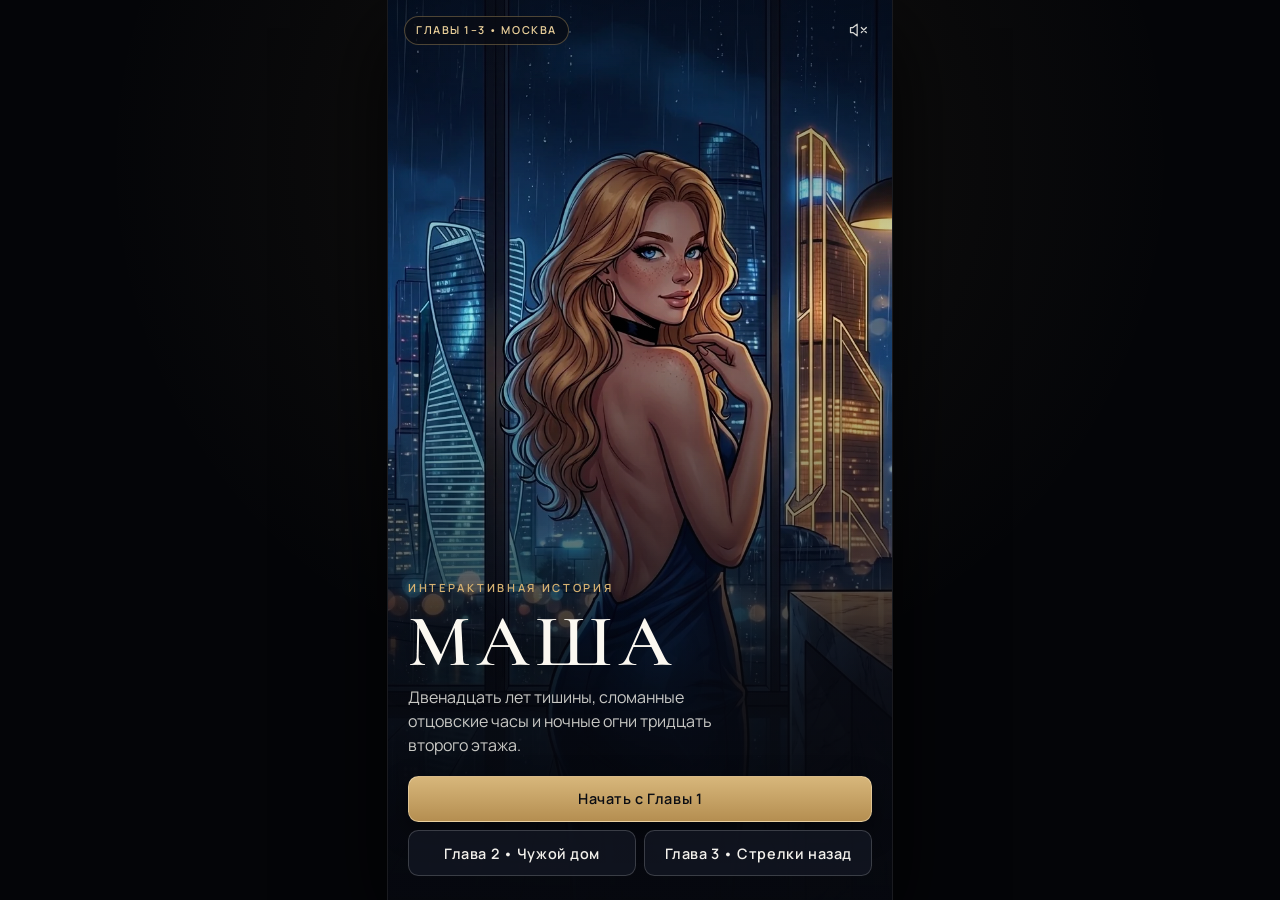
==== commit a1b100bd: "v3.5: add full Chapter 2 (Lenka penthouse mystery & sofa escalation) and Chapter 3 (Katya makeover p" ====
--- a/index.html
+++ b/index.html
@@ -2,7 +2,7 @@
 <html lang="ru">
 <head>
   <meta charset="UTF-8" />
-  <meta name="viewport" content="width=device-width, initial-scale=1.0, viewport-fit=cover" />
+  <meta name="viewport" content="width=device-width, initial-scale=1.0, maximum-scale=1.0, minimum-scale=1.0, user-scalable=no, viewport-fit=cover" />
   <meta name="color-scheme" content="dark" />
   <meta name="theme-color" content="#08090e" />
   <title>МАША — Визуальная новелла</title>
@@ -13,7 +13,7 @@
     rel="stylesheet"
   />
   <script src="https://telegram.org/js/telegram-web-app.js"></script>
-  <link rel="stylesheet" href="./styles.css?v=3.1" />
+  <link rel="stylesheet" href="./styles.css?v=3.5" />
 </head>
 <body>
   <div id="appRoot" class="app-shell">
@@ -34,7 +34,7 @@
       </div>
 
       <div class="title-top-bar">
-        <span class="title-chapter-pill">ПРОЛОГ • ЧУЖАЯ МОСКВА</span>
+        <span class="title-chapter-pill">ГЛАВЫ 1–3 • МОСКВА</span>
         <button
           id="titleSoundBtn"
           class="hud-icon-btn"
@@ -68,8 +68,16 @@
             <small id="continueMeta" class="btn-submeta"></small>
           </button>
           <button id="btnNewGame" class="btn-luxury btn-primary" type="button">
-            <span>Начать историю</span>
-          </button>
+            <span>Начать с Главы 1</span>
+          </button>
+          <div id="titleChapterJump" class="title-chapter-jump" role="group" aria-label="Быстрый переход к главе">
+            <button type="button" class="btn-luxury btn-secondary btn-chapter-chip" data-jump-chapter="Ch2_1">
+              <span>Глава 2 • Чужой дом</span>
+            </button>
+            <button type="button" class="btn-luxury btn-secondary btn-chapter-chip" data-jump-chapter="Ch3_1">
+              <span>Глава 3 • Стрелки назад</span>
+            </button>
+          </div>
           <button id="btnResetTitle" class="btn-ghost-minimal" type="button" hidden>
             Сбросить прогресс
           </button>
@@ -317,8 +325,8 @@
         <!-- Неблокирующая плашка финала Пролога (если окно итогов закрыто кликом мимо) -->
         <div id="epilogueBar" class="epilogue-bar" hidden>
           <div class="epilogue-bar-text">
-            <span class="epilogue-kicker">ПРОЛОГ ЗАВЕРШЁН</span>
-            <strong>Глава 1 «Утро на троих» — в разработке</strong>
+            <span class="epilogue-kicker">ГЛАВА 3 ЗАВЕРШЕНА</span>
+            <strong>Глава 4 «Арбатская ловушка» — в разработке</strong>
           </div>
           <div class="epilogue-bar-actions">
             <button id="btnReopenEnding" class="btn-epilogue-chip" type="button">Итоги</button>
@@ -369,6 +377,9 @@
         </button>
       </nav>
     </main>
+
+    <!-- ==================== TOAST УВЕДОМЛЕНИЯ СТРОГО ВНУТРИ 9:16 ОБОЛОЧКИ ==================== -->
+    <div id="toastRegion" class="toast-region" role="region" aria-label="Уведомления"></div>
   </div>
 
   <!-- ==================== 1. МОДАЛКА ИМЕНИ ГЕРОЯ ==================== -->
@@ -844,11 +855,10 @@
     </div>
   </dialog>
 
-  <!-- ==================== POPOVER TOAST REGION + LIVE FALLBACK ==================== -->
-  <div id="toastRegion" class="toast-region" role="region" aria-label="Уведомления"></div>
+  <!-- ==================== SCREEN READER LIVE ANNOUNCER ==================== -->
   <p class="sr-only">Системные отклики выбора</p>
   <div id="srAnnouncer" class="sr-only" aria-live="assertive" aria-atomic="true"></div>
 
-  <script type="module" src="./src/app.js?v=3.1"></script>
+  <script type="module" src="./src/app.js?v=3.5"></script>
 </body>
 </html>
--- a/styles.css
+++ b/styles.css
@@ -62,7 +62,9 @@
   overflow-wrap: anywhere;
   -webkit-font-smoothing: antialiased;
   -webkit-tap-highlight-color: transparent;
+  -webkit-user-select: none;
   user-select: none;
+  touch-action: manipulation;
 }
 
 h1,
@@ -91,6 +93,7 @@
   background: none;
   border: none;
   padding: 0;
+  touch-action: manipulation;
 }
 
 button:focus-visible,
@@ -300,6 +303,20 @@
   gap: 0.55rem;
 }
 
+.title-chapter-jump {
+  display: grid;
+  grid-template-columns: 1fr 1fr;
+  gap: 0.5rem;
+}
+
+.btn-chapter-chip {
+  min-height: 2.55rem;
+  padding: 0.52rem 0.65rem;
+  font-size: 0.78rem;
+  letter-spacing: 0.02em;
+  text-align: center;
+}
+
 /* ==================== АВТОРСКИЕ КНОПКИ ==================== */
 .btn-luxury {
   position: relative;
@@ -622,24 +639,78 @@
   box-shadow: 0 0 10px var(--gold);
 }
 
-/* Слой 3: Персонажный спрайт */
+/* Слой 3: Персонажный спрайт (масштаб человека и привязка к архитектуре локации) */
 .sprite-layer {
   position: absolute;
   inset: 0;
   z-index: 5;
-  display: flex;
-  align-items: flex-end;
-  justify-content: center;
+  overflow: hidden;
   pointer-events: none;
 }
 
 .stage-sprite {
-  width: 92%;
-  max-height: 90%;
+  position: absolute;
+  bottom: 0;
+  left: 50%;
+  width: auto;
+  height: 60%;
+  max-width: 74%;
+  transform: translateX(-50%);
   object-fit: contain;
   object-position: bottom center;
-  filter: drop-shadow(0 18px 34px rgba(0, 0, 0, 0.68));
-  transition: opacity 0.28s ease;
+  filter: drop-shadow(0 14px 28px rgba(0, 0, 0, 0.72));
+  transition: opacity 0.26s ease, transform 0.3s ease, height 0.3s ease, bottom 0.3s ease;
+}
+
+/* У ворот интерната: Катя на тротуаре справа у остановки */
+.stage-sprite.pos-sidewalk-right {
+  height: 58%;
+  bottom: 0;
+  transform: translateX(-28%);
+}
+
+/* На Малой Бронной: Маша под тёплым козырьком витрины справа */
+.stage-sprite.pos-awning-right {
+  height: 60%;
+  bottom: 0;
+  transform: translateX(-30%);
+}
+
+/* Внутри кофейни: Маша сидит за столиком в кожаной кабинке напротив игрока */
+.stage-sprite.pos-booth-seated {
+  height: 55%;
+  bottom: 11%;
+  transform: translateX(-50%);
+  -webkit-mask-image: linear-gradient(180deg, #000 76%, rgba(0, 0, 0, 0.45) 92%, transparent 100%);
+  mask-image: linear-gradient(180deg, #000 76%, rgba(0, 0, 0, 0.45) 92%, transparent 100%);
+}
+
+/* В гостиной пентхауса: свободный проход по паркету справа от дивана и столика */
+.stage-sprite.pos-living-floor {
+  height: 58%;
+  bottom: 0;
+  transform: translateX(-26%);
+}
+
+/* В спальне пентхауса: проход у гардеробной и солнечного окна справа от кровати */
+.stage-sprite.pos-bedroom-closet {
+  height: 58%;
+  bottom: 0;
+  transform: translateX(-24%);
+}
+
+/* На кухне пентхауса: у мраморного острова */
+.stage-sprite.pos-kitchen-counter {
+  height: 58%;
+  bottom: 0;
+  transform: translateX(-34%);
+}
+
+/* В осеннем Парке Горького: прогулочный план по центру аллеи */
+.stage-sprite.pos-park-path {
+  height: 59%;
+  bottom: 0;
+  transform: translateX(-46%);
 }
 
 /* Слой 4: 60fps Canvas атмосферы */
@@ -2145,78 +2216,60 @@
   border-left: 2px solid var(--gold);
 }
 
-/* ==================== НЕБЛОКИРУЮЩИЕ POPOVER TOASTS ==================== */
+/* ==================== НЕБЛОКИРУЮЩИЕ TOAST УВЕДОМЛЕНИЯ (ВНУТРИ 9:16 КАДРА, БЕЗ ВЫЛЕТА ВПРАВО) ==================== */
 .toast-region {
-  position: fixed;
-  top: calc(var(--safe-top) + 3.55rem);
-  left: 50%;
-  transform: translateX(-50%);
-  z-index: 90;
-  width: min(90dvw, 360px);
-  display: flex;
-  flex-direction: column;
-  gap: 0.42rem;
+  position: absolute;
+  top: calc(var(--safe-top) + 3.45rem);
+  left: calc(var(--safe-left) + 0.75rem);
+  right: calc(var(--safe-right) + 0.75rem);
+  z-index: 95;
+  display: flex;
+  flex-direction: column;
+  align-items: center;
+  gap: 0.4rem;
   pointer-events: none;
 }
 
-.vn-toast[popover] {
+.vn-toast {
   position: relative;
-  inset: auto;
   margin: 0;
   width: 100%;
-  padding: 0.52rem 0.65rem 0.52rem 0.85rem;
-  border-radius: 0.7rem;
-  background: rgba(11, 14, 22, 0.92);
+  max-width: 22rem;
+  box-sizing: border-box;
+  padding: 0.5rem 0.6rem 0.5rem 0.82rem;
+  border-radius: 0.72rem;
+  background: rgba(11, 14, 22, 0.94);
   border: 1px solid var(--gold-line);
   color: var(--text-main);
-  box-shadow: 0 12px 30px rgba(0, 0, 0, 0.65);
+  box-shadow: 0 12px 30px rgba(0, 0, 0, 0.68);
   backdrop-filter: blur(14px);
   -webkit-backdrop-filter: blur(14px);
   pointer-events: auto;
   display: flex;
   align-items: center;
   justify-content: space-between;
-  gap: 0.55rem;
+  gap: 0.5rem;
   opacity: 0;
-  transition: opacity 0.22s ease, overlay 0.22s ease, display 0.22s ease;
-  transition-behavior: allow-discrete;
-}
-
-.vn-toast[popover]:is(:popover-open, .\:popover-open):where(:not([data-closing])) {
+  transform: translateY(-6px);
+  transition: opacity 0.22s ease, transform 0.22s ease;
+}
+
+.vn-toast.is-open:not([data-closing]) {
   opacity: 1;
-}
-
-@starting-style {
-  .vn-toast[popover]:is(:popover-open, .\:popover-open):where(:not([data-closing])) {
-    opacity: 0;
-  }
-}
-
-@media (prefers-reduced-motion: no-preference) {
-  .vn-toast[popover] {
-    transform: translateY(-6px);
-    transition: opacity 0.22s ease, transform 0.22s ease, overlay 0.22s ease, display 0.22s ease;
-    transition-behavior: allow-discrete;
-  }
-
-  .vn-toast[popover]:is(:popover-open, .\:popover-open):where(:not([data-closing])) {
-    transform: translateY(0);
-  }
-
-  @starting-style {
-    .vn-toast[popover]:is(:popover-open, .\:popover-open):where(:not([data-closing])) {
-      transform: translateY(-6px);
-    }
-  }
+  transform: translateY(0);
 }
 
 .vn-toast-label {
   display: inline-flex;
   align-items: center;
   gap: 0.45rem;
-  font-size: 0.79rem;
+  min-width: 0;
+  flex: 1 1 auto;
+  font-size: 0.78rem;
   font-weight: 600;
+  line-height: 1.32;
   color: var(--gold-bright);
+  overflow-wrap: anywhere;
 }
 
 .vn-toast-dot {
